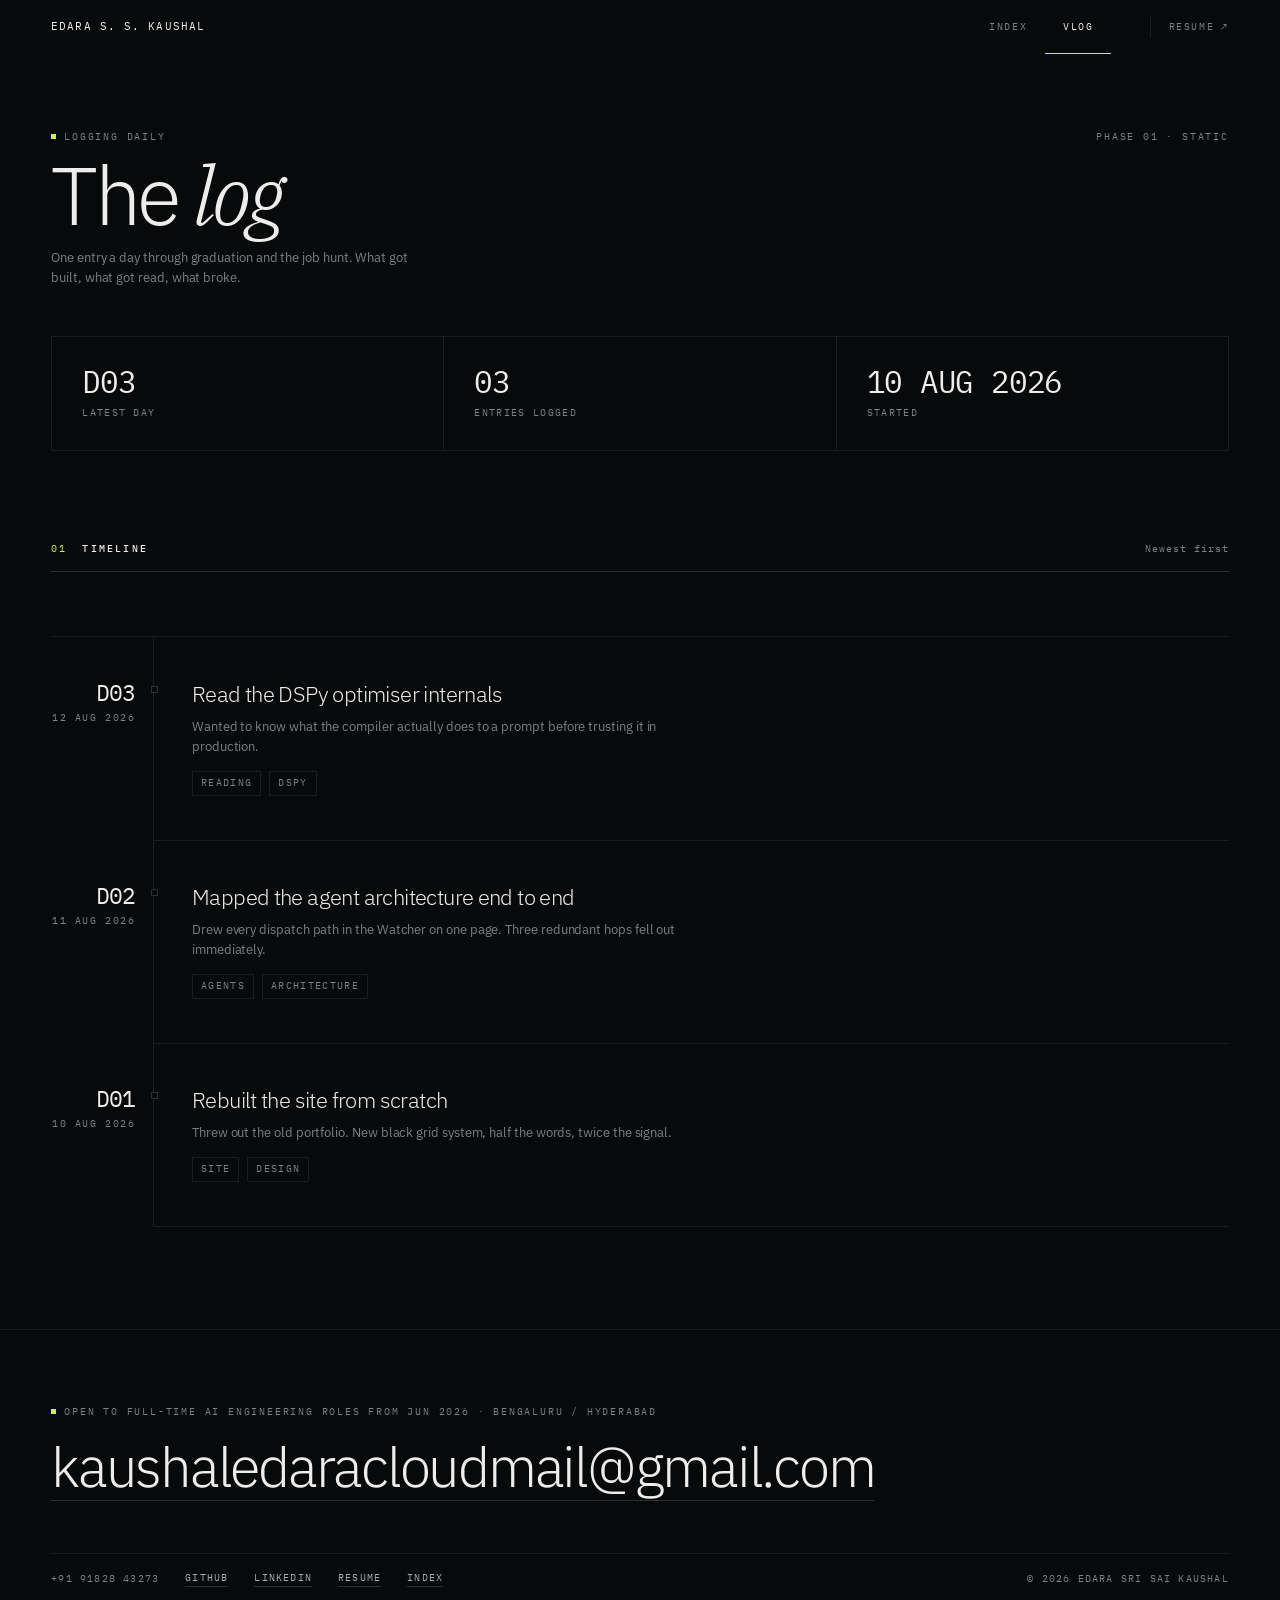
==== vlog.html @ 20a2ad63 "redesign: black tetromino-grid system + CV-accurate content + vlog tab Full rebuild of the site. The" ====
<!doctype html>
<html lang="en">
<head>
  <meta charset="utf-8" />
  <meta name="viewport" content="width=device-width, initial-scale=1, viewport-fit=cover" />
  <meta name="color-scheme" content="dark" />
  <title>Vlog — Kaushal Edara</title>
  <meta name="description" content="A day-by-day log of Kaushal Edara's post-graduation build and job-hunt period." />
  <meta name="author" content="Edara Sri Sai Kaushal" />

  <meta property="og:type" content="website" />
  <meta property="og:title" content="Vlog — Kaushal Edara" />
  <meta property="og:description" content="A day-by-day log of the post-graduation build and job-hunt period." />
  <meta property="og:url" content="https://seriouslegend2.github.io/mywebsite/vlog.html" />
  <meta property="og:image" content="https://seriouslegend2.github.io/mywebsite/assets/images/kaush.jpg" />
  <meta name="twitter:card" content="summary_large_image" />

  <link rel="icon" href="assets/images/logo.ico" />
  <link rel="preconnect" href="https://fonts.googleapis.com" />
  <link rel="preconnect" href="https://fonts.gstatic.com" crossorigin />
  <link href="https://fonts.googleapis.com/css2?family=IBM+Plex+Mono:wght@400;500&family=IBM+Plex+Sans:wght@300;400;500&family=IBM+Plex+Serif:ital,wght@1,300&display=swap" rel="stylesheet" />
  <link rel="stylesheet" href="assets/style.css" />
  <!-- Enables reveal animations only when scripting is actually available. -->
  <script>document.documentElement.classList.add('js');</script>
</head>

<body>
  <a class="skip" href="#main">Skip to content</a>

  <!-- ================= NAV ================= -->
  <nav class="nav" aria-label="Primary">
    <div class="nav__inner">
      <a class="nav__mark" href="index.html">Edara&nbsp;S.&nbsp;S.&nbsp;Kaushal</a>

      <div class="nav__tabs">
        <a class="nav__tab" href="index.html">Index</a>
        <a class="nav__tab" href="vlog.html" aria-current="page">Vlog</a>
      </div>

      <a class="nav__out" href="https://drive.google.com/file/d/1-bNgOOs8T8z4OK9Uw6R5DPFEShfbtHOT/view?usp=drive_link" target="_blank" rel="noopener" aria-label="Resume (opens in a new tab)">
        <span class="nav__out-label">Resume</span>
        <span aria-hidden="true">↗</span>
      </a>
    </div>
  </nav>

  <main id="main">
    <header class="vlog-head">
      <div class="shell">
        <div class="masthead__bar">
          <span class="label"><span class="dot dot--live" aria-hidden="true"></span>Logging daily</span>
          <span class="label">Phase 01 · Static</span>
        </div>

        <h1 class="vlog-head__title">The <em>log</em></h1>
        <p class="vlog-head__sub">One entry a day through graduation and the job hunt. What got built, what got read, what broke.</p>

        <div class="counter" aria-label="Log summary">
          <div>
            <span class="counter__n" id="c-day">—</span>
            <span class="counter__k">Latest day</span>
          </div>
          <div>
            <span class="counter__n" id="c-count">00</span>
            <span class="counter__k">Entries logged</span>
          </div>
          <div>
            <span class="counter__n" id="c-since">—</span>
            <span class="counter__k">Started</span>
          </div>
        </div>
      </div>
    </header>

    <section class="section" aria-labelledby="tl-t">
      <div class="shell">
        <div class="section__head" data-reveal>
          <span class="section__num">01</span>
          <h2 class="section__title" id="tl-t">Timeline</h2>
          <span class="section__meta">Newest first</span>
        </div>

        <!-- Rendered by renderEntries() in assets/main.js -->
        <div class="timeline" id="timeline"></div>

        <noscript>
          <div class="empty">
            <p>The log is rendered with JavaScript. Enable it to read the entries.</p>
          </div>
        </noscript>
      </div>
    </section>
  </main>

  <footer class="foot">
    <div class="shell">
      <div class="foot__cta">
        <p class="label" style="margin-bottom:20px"><span class="dot dot--live" aria-hidden="true"></span>Open to full-time AI engineering roles from Jun 2026 · Bengaluru / Hyderabad</p>
        <a class="foot__line" href="mailto:kaushaledaracloudmail@gmail.com">kaushaledaracloudmail@gmail.com</a>
      </div>
    </div>
    <div class="shell">
      <div class="foot__bar">
        <span>+91 91828 43273</span>
        <a class="link link--mute" href="https://github.com/seriouslegend2" target="_blank" rel="noopener">GitHub</a>
        <a class="link link--mute" href="https://www.linkedin.com/in/kaushal-edara/" target="_blank" rel="noopener">LinkedIn</a>
        <a class="link link--mute" href="https://drive.google.com/file/d/1-bNgOOs8T8z4OK9Uw6R5DPFEShfbtHOT/view?usp=drive_link" target="_blank" rel="noopener">Resume</a>
        <a class="link link--mute" href="index.html">Index</a>
        <span class="spacer">© <span id="yr">2026</span> Edara Sri Sai Kaushal</span>
      </div>
    </div>
  </footer>

  <script type="module" src="assets/main.js"></script>
  <script>
    // ES-module fetches are CORS-blocked on file:// (origin "null"), so the
    // module above silently fails when the page is opened straight from disk.
    // main.js has no import/export, so re-loading it as a classic script is a
    // faithful fallback. Deferred modules run before DOMContentLoaded, so on
    // http(s) the flag is already set and this is a no-op.
    addEventListener('DOMContentLoaded', function () {
      if (window.__portfolioBooted) return;
      var s = document.createElement('script');
      s.src = 'assets/main.js';
      document.body.appendChild(s);
    });
  </script>
</body>
</html>
---- assets/style.css ----
/* ==========================================================================
   Kaushal Edara — portfolio
   Design system: near-black engineering document.
   Hairlines are the only structural device. One accent. No shadows, no
   gradients, no radii, no glass. Type does the hierarchy; the grid does
   the density.
   ========================================================================== */

/* --------------------------------------------------------------------------
   1. Tokens
   -------------------------------------------------------------------------- */
:root {
  /* canvas */
  --bg:        #08090a;   /* near-black, never pure #000 */
  --bg-lift:   #0c0d0f;   /* one step up, for hovered / emphasised cells */
  --bg-sunk:   #0a0b0c;

  /* hairlines */
  --line:      #1a1c1f;
  --line-hi:   #2a2d32;

  /* ink */
  --fg:        #ededeb;   /* off-white */
  --fg-mid:    #a9adb3;
  --fg-mute:   #7c8087;   /* muted grey */

  /* the one accent — acid lime. live dots, section numbers, link rules.
     nothing else, ever. */
  --acc:       #c9f24d;
  --acc-dim:   rgba(201, 242, 77, 0.22);

  /* type */
  --sans: "IBM Plex Sans", ui-sans-serif, system-ui, sans-serif;
  --mono: "IBM Plex Mono", ui-monospace, "SF Mono", Menlo, monospace;
  --serif: "IBM Plex Serif", Georgia, serif;

  /* rhythm */
  --pad:       clamp(16px, 2.4vw, 30px);
  --gut:       clamp(18px, 4vw, 64px);
  --maxw:      1680px;

  /* motion */
  --ease: cubic-bezier(0.22, 0.61, 0.36, 1);
  --dur: 520ms;

  color-scheme: dark;
}

/* --------------------------------------------------------------------------
   2. Reset
   -------------------------------------------------------------------------- */
*, *::before, *::after { box-sizing: border-box; }

html {
  -webkit-text-size-adjust: 100%;
  scroll-behavior: smooth;
}

body {
  margin: 0;
  background: var(--bg);
  color: var(--fg);
  font-family: var(--sans);
  font-weight: 400;
  font-size: clamp(14px, 0.92vw, 16px);
  line-height: 1.55;
  letter-spacing: -0.005em;
  overflow-x: hidden;
  -webkit-font-smoothing: antialiased;
  -moz-osx-font-smoothing: grayscale;
  font-variant-ligatures: none;
}

h1, h2, h3, h4, p, figure, blockquote, ul, ol {
  margin: 0;
  padding: 0;
}

ul, ol { list-style: none; }

img {
  display: block;
  max-width: 100%;
  height: auto;
}

a {
  color: inherit;
  text-decoration: none;
}

button { font: inherit; color: inherit; background: none; border: 0; }

:focus-visible {
  outline: 2px solid var(--acc);
  outline-offset: 3px;
  border-radius: 1px;
}

::selection { background: var(--acc); color: #08090a; }

/* --------------------------------------------------------------------------
   3. Primitives
   -------------------------------------------------------------------------- */

/* tiny uppercase letter-spaced monospace label — the workhorse */
.label {
  font-family: var(--mono);
  font-size: 10px;
  font-weight: 400;
  letter-spacing: 0.18em;
  text-transform: uppercase;
  color: var(--fg-mute);
  line-height: 1;
}

.mono {
  font-family: var(--mono);
  font-size: 11px;
  letter-spacing: 0.02em;
  color: var(--fg-mid);
}

.dot {
  display: inline-block;
  width: 5px;
  height: 5px;
  background: var(--acc);
  flex: 0 0 5px;
  margin-right: 8px;
  vertical-align: 1px;
}

.dot--live { animation: pulse 2.6s var(--ease) infinite; }

@keyframes pulse {
  0%, 100% { opacity: 1; }
  50%      { opacity: 0.25; }
}

/* inline text link: hairline underline that goes accent on hover */
.link {
  position: relative;
  color: var(--fg);
  padding-bottom: 1px;
  border-bottom: 1px solid var(--line-hi);
  transition: border-color 180ms var(--ease), color 180ms var(--ease);
}
.link:hover, .link:focus-visible { border-bottom-color: var(--acc); }

.link--mute { color: var(--fg-mid); }
.link--mute:hover { color: var(--fg); }

.shell {
  max-width: var(--maxw);
  margin: 0 auto;
  padding: 0 var(--gut);
}

/* --------------------------------------------------------------------------
   4. Tetromino grid
   Cells butt directly against one another and share a single 1px seam:
   the container draws top + left, every cell draws right + bottom.
   Explicit spans + dense flow make blocks interlock like tetrominoes.
   -------------------------------------------------------------------------- */
.tiles {
  display: grid;
  grid-template-columns: repeat(12, 1fr);
  grid-auto-flow: row dense;
  border-top: 1px solid var(--line);
  border-left: 1px solid var(--line);
}

.tile {
  position: relative;
  grid-column: span 12;
  border-right: 1px solid var(--line);
  border-bottom: 1px solid var(--line);
  padding: var(--pad);
  min-height: 128px;
  display: flex;
  flex-direction: column;
  gap: 10px;
  background: var(--bg);
  transition: background-color 300ms var(--ease);
}

.tile:hover { background: var(--bg-lift); }
.tile--static:hover { background: var(--bg); }

/* column spans */
.s3 { grid-column: span 3; }
.s4 { grid-column: span 4; }
.s5 { grid-column: span 5; }
.s6 { grid-column: span 6; }
.s7 { grid-column: span 7; }
.s8 { grid-column: span 8; }
.s12 { grid-column: span 12; }

/* row spans */
.r2 { grid-row: span 2; }

/* tile internals */
.tile__idx {
  font-family: var(--mono);
  font-size: 10px;
  letter-spacing: 0.14em;
  color: var(--acc);
  line-height: 1;
}

.tile__name {
  font-size: clamp(15px, 1.25vw, 20px);
  font-weight: 400;
  letter-spacing: -0.018em;
  line-height: 1.2;
  color: var(--fg);
}

.tile__body {
  color: var(--fg-mute);
  font-size: clamp(13px, 0.86vw, 14.5px);
  line-height: 1.5;
  max-width: 62ch;
}

.tile__foot {
  margin-top: auto;
  padding-top: 14px;
  display: flex;
  align-items: baseline;
  flex-wrap: wrap;
  gap: 6px 14px;
}

.tile__metric {
  font-family: var(--mono);
  font-size: clamp(20px, 2vw, 30px);
  font-weight: 400;
  letter-spacing: -0.03em;
  line-height: 1;
  color: var(--fg);
}

/* --------------------------------------------------------------------------
   5. Nav
   -------------------------------------------------------------------------- */
.nav {
  position: sticky;
  top: 0;
  z-index: 60;
  background: var(--bg);
  border-bottom: 1px solid transparent;
  transition: border-color 300ms var(--ease), background-color 300ms var(--ease);
}

.nav.is-stuck {
  border-bottom-color: var(--line);
  background: rgba(8, 9, 10, 0.92);
  backdrop-filter: saturate(140%) blur(6px);
}

.nav__inner {
  max-width: var(--maxw);
  margin: 0 auto;
  padding: 0 var(--gut);
  height: 54px;
  display: flex;
  align-items: center;
  gap: clamp(14px, 3vw, 40px);
}

.nav__mark {
  font-family: var(--mono);
  font-size: 11px;
  letter-spacing: 0.1em;
  text-transform: uppercase;
  color: var(--fg);
  white-space: nowrap;
}

.nav__tabs {
  display: flex;
  align-items: stretch;
  height: 100%;
  margin-left: auto;
}

.nav__tab {
  display: flex;
  align-items: center;
  padding: 0 clamp(10px, 1.4vw, 18px);
  font-family: var(--mono);
  font-size: 10px;
  letter-spacing: 0.16em;
  text-transform: uppercase;
  color: var(--fg-mute);
  border-bottom: 1px solid transparent;
  transition: color 180ms var(--ease), border-color 180ms var(--ease);
}

.nav__tab:hover { color: var(--fg); }

.nav__tab[aria-current="page"] {
  color: var(--fg);
  border-bottom-color: var(--acc);
}

.nav__out {
  display: flex;
  align-items: center;
  gap: 7px;
  padding-left: clamp(10px, 1.4vw, 18px);
  border-left: 1px solid var(--line);
  height: 22px;
  font-family: var(--mono);
  font-size: 10px;
  letter-spacing: 0.16em;
  text-transform: uppercase;
  color: var(--fg-mute);
  transition: color 180ms var(--ease);
  white-space: nowrap;
}
.nav__out:hover { color: var(--fg); }

.skip {
  position: absolute;
  left: -9999px;
  top: 0;
  z-index: 100;
  background: var(--acc);
  color: #08090a;
  padding: 10px 16px;
  font-family: var(--mono);
  font-size: 11px;
  letter-spacing: 0.1em;
  text-transform: uppercase;
}
.skip:focus { left: 0; }

/* --------------------------------------------------------------------------
   6. Section scaffolding
   -------------------------------------------------------------------------- */
.section { padding-top: clamp(56px, 7vw, 110px); }

.section__head {
  display: flex;
  align-items: baseline;
  gap: 16px;
  padding-bottom: 16px;
  position: relative;
}

/* the hairline that draws itself in on reveal */
.section__head::after {
  content: "";
  position: absolute;
  left: 0;
  right: 0;
  bottom: 0;
  height: 1px;
  background: var(--line-hi);
  transform: scaleX(0);
  transform-origin: left center;
  transition: transform 900ms var(--ease);
}
.section__head.is-in::after { transform: scaleX(1); }

.section__num {
  font-family: var(--mono);
  font-size: 10px;
  letter-spacing: 0.16em;
  color: var(--acc);
}

.section__title {
  font-family: var(--mono);
  font-size: 10px;
  letter-spacing: 0.22em;
  text-transform: uppercase;
  color: var(--fg);
  font-weight: 500;
}

.section__meta {
  margin-left: auto;
  font-family: var(--mono);
  font-size: 10px;
  letter-spacing: 0.1em;
  color: var(--fg-mute);
  text-align: right;
}

.section__tiles { margin-top: 22px; }

/* --------------------------------------------------------------------------
   7. Masthead
   -------------------------------------------------------------------------- */
.masthead { padding-top: clamp(40px, 6vw, 92px); }

.masthead__bar {
  display: flex;
  align-items: center;
  justify-content: space-between;
  gap: 16px;
  flex-wrap: wrap;
  padding-bottom: 14px;
}

.ident__name {
  font-size: clamp(40px, 8.2vw, 132px);
  font-weight: 300;
  line-height: 0.92;
  letter-spacing: -0.045em;
  color: var(--fg);
  margin-bottom: 4px;
}

.ident__name em {
  font-family: var(--serif);
  font-style: italic;
  font-weight: 300;
  letter-spacing: -0.03em;
}

.ident__role {
  font-size: clamp(15px, 1.5vw, 22px);
  font-weight: 300;
  color: var(--fg-mid);
  letter-spacing: -0.02em;
  line-height: 1.3;
  max-width: 34ch;
}

.ident__full {
  font-family: var(--mono);
  font-size: 10px;
  letter-spacing: 0.16em;
  text-transform: uppercase;
  color: var(--fg-mute);
  margin-bottom: clamp(18px, 3vw, 40px);
}

.portrait {
  padding: 0;
  overflow: hidden;
  min-height: 220px;
}

.portrait img {
  width: 100%;
  height: 100%;
  object-fit: cover;
  object-position: 50% 22%;
  filter: grayscale(1) contrast(1.06) brightness(0.72);
  transition: filter 500ms var(--ease);
}
.portrait:hover img { filter: grayscale(1) contrast(1.06) brightness(0.95); }

.linkstack {
  display: flex;
  flex-direction: column;
  gap: 9px;
  margin-top: auto;
}

.linkstack a {
  display: flex;
  align-items: baseline;
  justify-content: space-between;
  gap: 12px;
  font-family: var(--mono);
  font-size: 11px;
  letter-spacing: 0.04em;
  color: var(--fg-mid);
  border-bottom: 1px solid var(--line);
  padding-bottom: 7px;
  transition: color 180ms var(--ease), border-color 180ms var(--ease);
}
.linkstack a:hover { color: var(--fg); border-bottom-color: var(--acc); }
.linkstack a span:last-child { color: var(--fg-mute); font-size: 10px; }
.linkstack a:hover span:last-child { color: var(--acc); }

/* headline numbers strip */
.metrics {
  display: grid;
  grid-template-columns: repeat(7, 1fr);
  border-top: 1px solid var(--line);
  border-left: 1px solid var(--line);
  margin-top: -1px;
}

.metric {
  border-right: 1px solid var(--line);
  border-bottom: 1px solid var(--line);
  padding: var(--pad);
  display: flex;
  flex-direction: column;
  gap: 8px;
  min-height: 104px;
  transition: background-color 300ms var(--ease);
}
.metric:hover { background: var(--bg-lift); }

.metric__n {
  font-family: var(--mono);
  font-size: clamp(22px, 2.3vw, 34px);
  font-weight: 400;
  letter-spacing: -0.045em;
  line-height: 1;
  color: var(--fg);
  white-space: nowrap;
}

.metric__k {
  margin-top: auto;
  font-family: var(--mono);
  font-size: 9.5px;
  letter-spacing: 0.14em;
  text-transform: uppercase;
  color: var(--fg-mute);
  line-height: 1.4;
}

/* --------------------------------------------------------------------------
   8. Media tiles (projects / publication)
   -------------------------------------------------------------------------- */
.tile--media { padding: 0; }

.media {
  display: flex;
  flex-direction: column;
  height: 100%;
}

.media__frame {
  border-bottom: 1px solid var(--line);
  background: var(--bg-sunk);
  aspect-ratio: 16 / 9;
  overflow: hidden;
}

.media__frame img {
  width: 100%;
  height: 100%;
  object-fit: cover;
  filter: grayscale(1) contrast(1.08) brightness(0.32);
  transition: filter 600ms var(--ease), transform 900ms var(--ease);
}

.tile--media:hover .media__frame img {
  filter: grayscale(0.25) contrast(1.02) brightness(0.72);
  transform: scale(1.015);
}

.media__body {
  padding: var(--pad);
  display: flex;
  flex-direction: column;
  gap: 10px;
  flex: 1;
}

/* wide split media tile: image left, copy right */
.tile--split { padding: 0; }
.split {
  display: grid;
  grid-template-columns: minmax(0, 5fr) minmax(0, 7fr);
  height: 100%;
}
.split__frame {
  border-right: 1px solid var(--line);
  background: var(--bg-sunk);
  overflow: hidden;
  aspect-ratio: 4 / 3;
}
.split__frame img {
  width: 100%;
  height: 100%;
  object-fit: cover;
  object-position: 50% 0%;
  filter: grayscale(1) contrast(1.08) brightness(0.32);
  transition: filter 600ms var(--ease);
}
.tile--split:hover .split__frame img { filter: grayscale(0.25) brightness(0.72); }
.split__body {
  padding: var(--pad);
  display: flex;
  flex-direction: column;
  gap: 10px;
}

/* --------------------------------------------------------------------------
   9. Stack lists
   -------------------------------------------------------------------------- */
.chips {
  display: flex;
  flex-wrap: wrap;
  gap: 6px 0;
  font-family: var(--mono);
  font-size: 11.5px;
  letter-spacing: 0.01em;
  color: var(--fg-mid);
  line-height: 1.6;
}

.chips li { white-space: nowrap; }

.chips li:not(:last-child)::after {
  content: "·";
  color: var(--line-hi);
  padding: 0 9px;
}

/* --------------------------------------------------------------------------
   10. Record (education / responsibility)
   -------------------------------------------------------------------------- */
.cgpa {
  font-family: var(--mono);
  font-size: clamp(38px, 5vw, 72px);
  font-weight: 400;
  letter-spacing: -0.05em;
  line-height: 0.9;
  color: var(--fg);
}
.cgpa sub {
  font-size: 0.28em;
  letter-spacing: 0.1em;
  color: var(--fg-mute);
  vertical-align: baseline;
  bottom: 0;
  margin-left: 4px;
}

.facts {
  display: flex;
  flex-wrap: wrap;
  gap: 4px 22px;
  font-family: var(--mono);
  font-size: 11px;
  color: var(--fg-mute);
}
.facts b {
  color: var(--fg);
  font-weight: 400;
}

/* --------------------------------------------------------------------------
   11. Footer
   -------------------------------------------------------------------------- */
.foot {
  margin-top: clamp(60px, 8vw, 120px);
  border-top: 1px solid var(--line);
}

.foot__cta {
  padding: clamp(38px, 6vw, 84px) 0 clamp(28px, 4vw, 56px);
}

.foot__line {
  font-size: clamp(19px, 4.4vw, 62px);
  font-weight: 300;
  letter-spacing: -0.04em;
  line-height: 1.02;
  color: var(--fg);
  display: inline-block;
  border-bottom: 1px solid var(--line-hi);
  padding-bottom: 6px;
  transition: border-color 220ms var(--ease);
  overflow-wrap: anywhere;
}
.foot__line:hover { border-bottom-color: var(--acc); }

.foot__bar {
  border-top: 1px solid var(--line);
  padding: 16px 0 40px;
  display: flex;
  flex-wrap: wrap;
  gap: 10px 26px;
  align-items: center;
  font-family: var(--mono);
  font-size: 10px;
  letter-spacing: 0.12em;
  text-transform: uppercase;
  color: var(--fg-mute);
}
.foot__bar .spacer { margin-left: auto; }

/* --------------------------------------------------------------------------
   12. Vlog — timeline
   Distinct treatment: a single vertical hairline spine with day markers
   sitting on it, entries hanging to the right. Not the work grid.
   -------------------------------------------------------------------------- */
.vlog-head { padding-top: clamp(40px, 6vw, 92px); }

.vlog-head__title {
  font-size: clamp(34px, 6.4vw, 92px);
  font-weight: 300;
  letter-spacing: -0.045em;
  line-height: 0.95;
  margin-bottom: 14px;
}
.vlog-head__title em {
  font-family: var(--serif);
  font-style: italic;
  font-weight: 300;
}

.vlog-head__sub {
  color: var(--fg-mute);
  font-size: clamp(13px, 1vw, 15px);
  max-width: 48ch;
  margin-bottom: clamp(24px, 4vw, 48px);
}

.counter {
  display: grid;
  grid-template-columns: repeat(3, 1fr);
  border-top: 1px solid var(--line);
  border-left: 1px solid var(--line);
}
.counter div {
  border-right: 1px solid var(--line);
  border-bottom: 1px solid var(--line);
  padding: var(--pad);
  display: flex;
  flex-direction: column;
  gap: 8px;
  min-height: 96px;
}
.counter__n {
  font-family: var(--mono);
  font-size: clamp(22px, 2.4vw, 34px);
  letter-spacing: -0.04em;
  line-height: 1;
}
.counter__k {
  margin-top: auto;
  font-family: var(--mono);
  font-size: 9.5px;
  letter-spacing: 0.14em;
  text-transform: uppercase;
  color: var(--fg-mute);
}

.timeline {
  --tl-pad: clamp(56px, 8vw, 132px);
  position: relative;
  margin-top: clamp(30px, 5vw, 64px);
  padding-left: var(--tl-pad);
  border-top: 1px solid var(--line);
}

/* the spine */
.timeline::before {
  content: "";
  position: absolute;
  top: 0;
  bottom: 0;
  left: calc(var(--tl-pad) - 1px);
  width: 1px;
  background: var(--line);
}

.entry {
  position: relative;
  padding: clamp(26px, 3.4vw, 46px) 0 clamp(26px, 3.4vw, 46px) clamp(20px, 3vw, 44px);
  border-bottom: 1px solid var(--line);
}

/* day marker sitting on the spine */
.entry__day {
  position: absolute;
  left: calc(-1 * var(--tl-pad));
  top: clamp(26px, 3.4vw, 46px);
  width: calc(var(--tl-pad) - 18px);
  text-align: right;
  font-family: var(--mono);
  font-size: 10px;
  letter-spacing: 0.16em;
  text-transform: uppercase;
  color: var(--fg-mute);
  line-height: 1.6;
}
.entry__day b {
  display: block;
  font-size: clamp(18px, 1.8vw, 26px);
  letter-spacing: -0.04em;
  color: var(--fg);
  font-weight: 400;
  line-height: 1;
  margin-bottom: 6px;
}

/* the node on the spine */
.entry::before {
  content: "";
  position: absolute;
  left: -3px;
  top: calc(clamp(26px, 3.4vw, 46px) + 5px);
  width: 7px;
  height: 7px;
  background: var(--bg);
  border: 1px solid var(--line-hi);
  transition: background-color 220ms var(--ease), border-color 220ms var(--ease);
}
.entry:hover::before { background: var(--acc); border-color: var(--acc); }

.entry__title {
  font-size: clamp(17px, 1.7vw, 26px);
  font-weight: 300;
  letter-spacing: -0.028em;
  line-height: 1.2;
  margin-bottom: 10px;
}

.entry__body {
  color: var(--fg-mute);
  font-size: clamp(13px, 0.9vw, 14.5px);
  max-width: 64ch;
  margin-bottom: 14px;
}

.entry__tags {
  display: flex;
  flex-wrap: wrap;
  gap: 6px 8px;
}
.entry__tags li {
  font-family: var(--mono);
  font-size: 9.5px;
  letter-spacing: 0.14em;
  text-transform: uppercase;
  color: var(--fg-mute);
  border: 1px solid var(--line);
  padding: 4px 8px;
}

.empty {
  padding: clamp(40px, 6vw, 80px) 0;
  border-bottom: 1px solid var(--line);
}
.empty p {
  color: var(--fg-mute);
  font-family: var(--mono);
  font-size: 12px;
  letter-spacing: 0.02em;
}

/* --------------------------------------------------------------------------
   13. Reveal motion
   -------------------------------------------------------------------------- */
/* Scoped to .js so that if scripting is unavailable — or blocked, as ES-module
   fetches are on file:// — every block stays visible instead of stuck at 0. */
.js [data-reveal] {
  opacity: 0;
  transform: translateY(8px);
  transition:
    opacity var(--dur) var(--ease),
    transform var(--dur) var(--ease);
  transition-delay: calc(var(--i, 0) * 45ms);
}

.js [data-reveal].is-in {
  opacity: 1;
  transform: none;
}

/* --------------------------------------------------------------------------
   14. Responsive
   -------------------------------------------------------------------------- */
@media (max-width: 1080px) {
  .metrics { grid-template-columns: repeat(4, 1fr); }
}

@media (max-width: 980px) {
  .tiles { grid-template-columns: repeat(6, 1fr); }
  .tile { grid-column: span 3; grid-row: auto; }
  .tile.m-full { grid-column: span 6; }
  .split { grid-template-columns: 1fr; }
  .split__frame {
    border-right: 0;
    border-bottom: 1px solid var(--line);
    aspect-ratio: 16 / 9;
  }
  .portrait { min-height: 260px; }
}

@media (max-width: 720px) {
  .tiles { grid-template-columns: repeat(6, 1fr); }
  .tile, .tile.m-full { grid-column: span 6; }
  .metrics { grid-template-columns: repeat(2, 1fr); }
  .counter { grid-template-columns: 1fr; }
  .nav__mark { font-size: 10px; }
  .nav__out span.nav__out-label { display: none; }
  .portrait { min-height: 300px; }

  /* timeline collapses: day marker moves inline above the entry */
  .timeline { --tl-pad: 22px; }
  .timeline::before { left: 0; }
  .entry { padding-left: 20px; }
  .entry__day {
    position: static;
    width: auto;
    text-align: left;
    padding-right: 0;
    margin-bottom: 12px;
    display: flex;
    align-items: baseline;
    gap: 10px;
  }
  .entry__day b { display: inline; margin-bottom: 0; }
  .entry::before { top: calc(clamp(26px, 3.4vw, 46px) + 4px); }
}

@media (max-width: 480px) {
  :root { --gut: 16px; --pad: 16px; }
  .nav__inner { gap: 8px; }
  .nav__tab { padding: 0 9px; letter-spacing: 0.12em; }
  .nav__out { padding-left: 9px; }
}

/* wide screens: let the type breathe rather than the measure explode */
@media (min-width: 1920px) {
  :root { --pad: 34px; }
}

/* --------------------------------------------------------------------------
   15. Reduced motion — everything off
   -------------------------------------------------------------------------- */
@media (prefers-reduced-motion: reduce) {
  html { scroll-behavior: auto; }

  *, *::before, *::after {
    animation-duration: 0.001ms !important;
    animation-iteration-count: 1 !important;
    transition-duration: 0.001ms !important;
    transition-delay: 0ms !important;
    scroll-behavior: auto !important;
  }

  .js [data-reveal] { opacity: 1; transform: none; }
  .section__head::after { transform: scaleX(1); }
  .dot--live { animation: none; }
}

/* --------------------------------------------------------------------------
   16. Print
   -------------------------------------------------------------------------- */
@media print {
  .nav, .foot__bar { display: none; }
  body { background: #fff; color: #000; }
  .js [data-reveal] { opacity: 1; transform: none; }
}
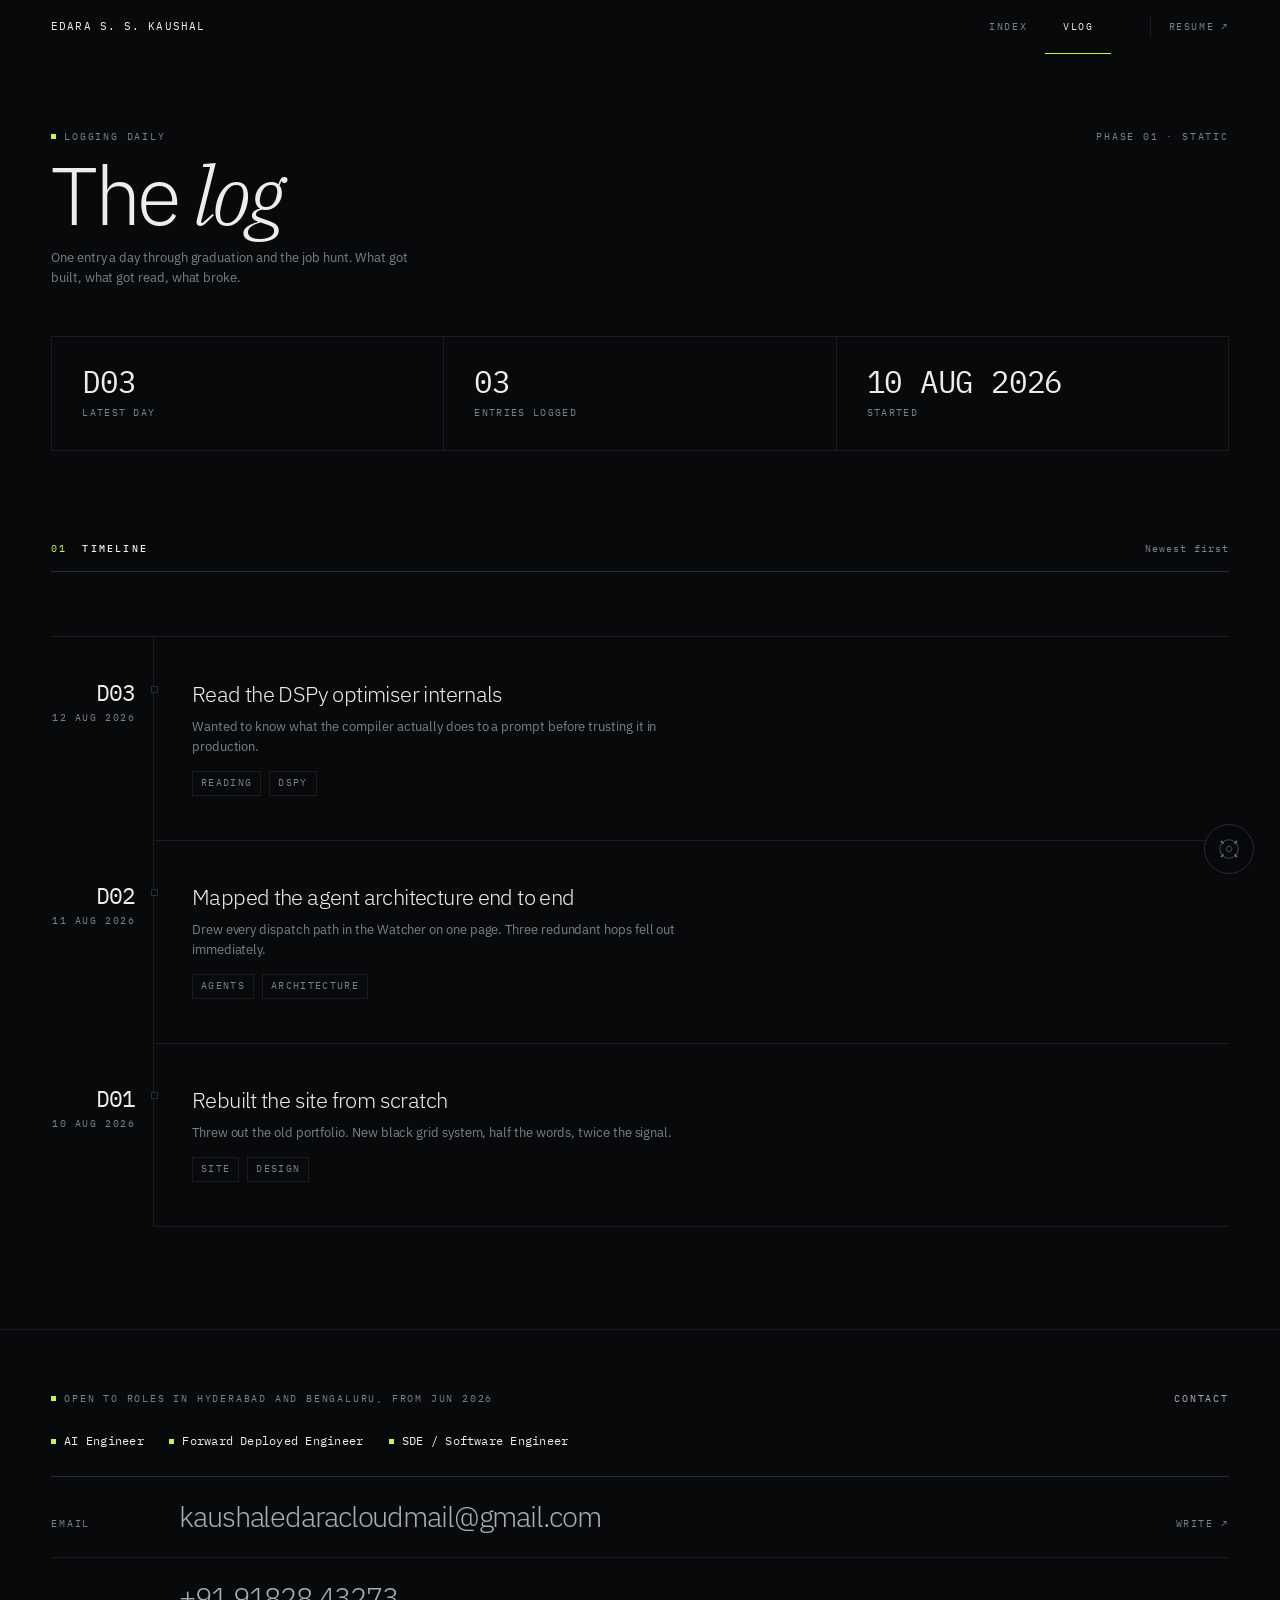
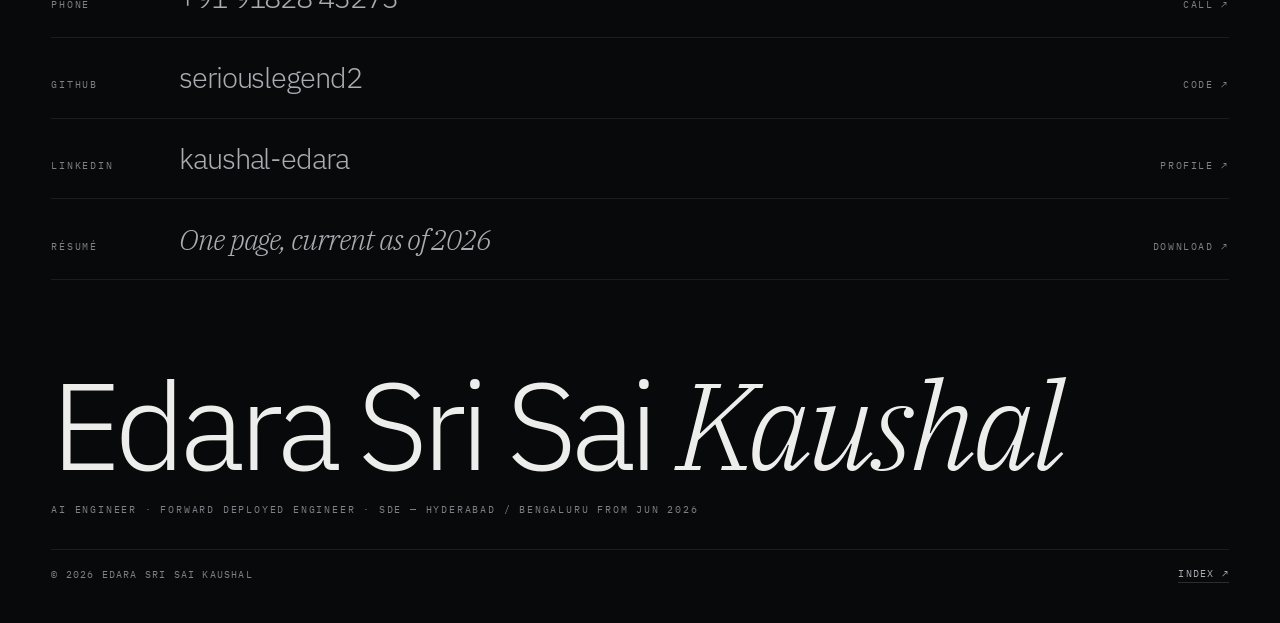
==== commit adec0b4f: "feat: wheel navigator, Kookar platform depth, target roles Round two of review feedback.  Projects +" ====
--- a/vlog.html
+++ b/vlog.html
@@ -94,19 +94,59 @@
 
   <footer class="foot">
     <div class="shell">
-      <div class="foot__cta">
-        <p class="label" style="margin-bottom:20px"><span class="dot dot--live" aria-hidden="true"></span>Open to full-time AI engineering roles from Jun 2026 · Bengaluru / Hyderabad</p>
-        <a class="foot__line" href="mailto:kaushaledaracloudmail@gmail.com">kaushaledaracloudmail@gmail.com</a>
+      <div class="foot__status">
+        <p class="label"><span class="dot dot--live" aria-hidden="true"></span>Open to roles in Hyderabad and Bengaluru, from Jun 2026</p>
+        <span class="label foot__status-k">Contact</span>
       </div>
-    </div>
-    <div class="shell">
+
+      <ul class="roles roles--foot" aria-label="Target roles">
+        <li>AI&nbsp;Engineer</li>
+        <li>Forward&nbsp;Deployed&nbsp;Engineer</li>
+        <li>SDE&nbsp;/ Software&nbsp;Engineer</li>
+      </ul>
+
+      <!-- dispatch: one channel per row, value set large, destination on the right -->
+      <div class="dispatch">
+        <a class="dispatch__row" href="mailto:kaushaledaracloudmail@gmail.com">
+          <span class="label dispatch__k">Email</span>
+          <span class="dispatch__v">kaushaledaracloudmail@gmail.com</span>
+          <span class="dispatch__go" aria-hidden="true">Write ↗</span>
+        </a>
+
+        <a class="dispatch__row" href="tel:+919182843273">
+          <span class="label dispatch__k">Phone</span>
+          <span class="dispatch__v">+91 91828 43273</span>
+          <span class="dispatch__go" aria-hidden="true">Call ↗</span>
+        </a>
+
+        <a class="dispatch__row" href="https://github.com/seriouslegend2" target="_blank" rel="noopener">
+          <span class="label dispatch__k">GitHub</span>
+          <span class="dispatch__v">seriouslegend2</span>
+          <span class="dispatch__go" aria-hidden="true">Code ↗</span>
+        </a>
+
+        <a class="dispatch__row" href="https://www.linkedin.com/in/kaushal-edara/" target="_blank" rel="noopener">
+          <span class="label dispatch__k">LinkedIn</span>
+          <span class="dispatch__v">kaushal-edara</span>
+          <span class="dispatch__go" aria-hidden="true">Profile ↗</span>
+        </a>
+
+        <a class="dispatch__row dispatch__row--strong" href="https://drive.google.com/file/d/1-bNgOOs8T8z4OK9Uw6R5DPFEShfbtHOT/view?usp=drive_link" target="_blank" rel="noopener">
+          <span class="label dispatch__k">Résumé</span>
+          <span class="dispatch__v">One page, current as of 2026</span>
+          <span class="dispatch__go" aria-hidden="true">Download ↗</span>
+        </a>
+      </div>
+
+      <!-- sign-off: the full name, largest thing in the footer -->
+      <div class="signoff">
+        <p class="signoff__name">Edara Sri Sai <em>Kaushal</em></p>
+        <p class="signoff__meta label">AI Engineer · Forward Deployed Engineer · SDE — Hyderabad / Bengaluru from Jun 2026</p>
+      </div>
+
       <div class="foot__bar">
-        <span>+91 91828 43273</span>
-        <a class="link link--mute" href="https://github.com/seriouslegend2" target="_blank" rel="noopener">GitHub</a>
-        <a class="link link--mute" href="https://www.linkedin.com/in/kaushal-edara/" target="_blank" rel="noopener">LinkedIn</a>
-        <a class="link link--mute" href="https://drive.google.com/file/d/1-bNgOOs8T8z4OK9Uw6R5DPFEShfbtHOT/view?usp=drive_link" target="_blank" rel="noopener">Resume</a>
-        <a class="link link--mute" href="index.html">Index</a>
-        <span class="spacer">© <span id="yr">2026</span> Edara Sri Sai Kaushal</span>
+        <span>© <span id="yr">2026</span> Edara Sri Sai Kaushal</span>
+        <a class="link link--mute foot__bar-end" href="index.html">Index ↗</a>
       </div>
     </div>
   </footer>
--- a/assets/style.css
+++ b/assets/style.css
@@ -242,6 +242,76 @@
   color: var(--fg);
 }
 
+/* scale strip — three figures and one sentence, sitting above the grid */
+.scale {
+  display: grid;
+  grid-template-columns: minmax(0, auto) minmax(0, 1fr);
+  gap: clamp(14px, 2vw, 44px);
+  align-items: end;
+  padding-bottom: clamp(16px, 2vw, 26px);
+  border-bottom: 1px solid var(--line);
+}
+
+.scale__figs {
+  display: flex;
+  flex-wrap: wrap;
+  gap: 12px clamp(20px, 2.6vw, 46px);
+}
+.scale__figs li {
+  display: flex;
+  flex-direction: column;
+  gap: 7px;
+}
+
+.scale__note {
+  color: var(--fg-mute);
+  font-size: clamp(13px, 0.88vw, 14.5px);
+  line-height: 1.5;
+  max-width: 62ch;
+  text-wrap: pretty;
+}
+
+/* case — one build given a dossier: a stated head, then a spec sheet */
+.case {
+  display: grid;
+  grid-template-columns: minmax(0, 1fr) minmax(0, 1.15fr);
+  gap: 0 clamp(20px, 3vw, 60px);
+  margin-top: clamp(26px, 3.4vw, 54px);
+  padding-top: clamp(22px, 2.8vw, 40px);
+  border-top: 1px solid var(--line-hi);
+}
+
+.case__head { display: flex; flex-direction: column; gap: 12px; }
+
+.case__title {
+  font-size: clamp(21px, 2.5vw, 40px);
+  font-weight: 300;
+  letter-spacing: -0.038em;
+  line-height: 1.06;
+  max-width: 14ch;
+}
+.case__title em {
+  font-family: var(--serif);
+  font-style: italic;
+  font-weight: 300;
+}
+
+.case__lede {
+  color: var(--fg-mute);
+  font-size: clamp(13px, 0.88vw, 14.5px);
+  line-height: 1.55;
+  max-width: 44ch;
+}
+
+.case__spec { display: flex; flex-direction: column; }
+.case__spec .spec__row { grid-template-columns: clamp(74px, 7vw, 104px) minmax(0, 1fr); }
+.case__spec dd {
+  margin: 0;
+  font-size: clamp(12.5px, 0.85vw, 14px);
+  line-height: 1.55;
+  color: var(--fg-mid);
+}
+
 /* --------------------------------------------------------------------------
    5. Nav
    -------------------------------------------------------------------------- */
@@ -441,6 +511,45 @@
   margin-bottom: clamp(18px, 3vw, 40px);
 }
 
+/* target roles — sits under the identity line and carries real weight.
+   Hairline-ruled row, one accent tick per role. */
+.roles {
+  display: flex;
+  flex-wrap: wrap;
+  gap: 0 clamp(16px, 2vw, 34px);
+  margin-top: clamp(18px, 2.4vw, 32px);
+  border-top: 1px solid var(--line-hi);
+  padding-top: clamp(12px, 1.4vw, 18px);
+}
+
+.roles li {
+  position: relative;
+  padding-left: 13px;
+  font-family: var(--mono);
+  font-size: clamp(11.5px, 0.92vw, 14px);
+  letter-spacing: 0.02em;
+  line-height: 1.9;
+  color: var(--fg);
+  white-space: nowrap;
+}
+
+.roles li::before {
+  content: "";
+  position: absolute;
+  left: 0;
+  top: 0.82em;
+  width: 5px;
+  height: 5px;
+  background: var(--acc);
+}
+
+.roles--foot {
+  border-top: 0;
+  padding-top: 0;
+  margin-top: 0;
+  padding-bottom: clamp(14px, 2vw, 24px);
+}
+
 .portrait {
   padding: 0;
   overflow: hidden;
@@ -481,100 +590,47 @@
 .linkstack a span:last-child { color: var(--fg-mute); font-size: 10px; }
 .linkstack a:hover span:last-child { color: var(--acc); }
 
-/* headline numbers strip */
-.metrics {
-  display: grid;
-  grid-template-columns: repeat(7, 1fr);
-  border-top: 1px solid var(--line);
-  border-left: 1px solid var(--line);
-  margin-top: -1px;
-}
-
-.metric {
-  border-right: 1px solid var(--line);
-  border-bottom: 1px solid var(--line);
-  padding: var(--pad);
-  display: flex;
-  flex-direction: column;
-  gap: 8px;
-  min-height: 104px;
-  transition: background-color 300ms var(--ease);
-}
-.metric:hover { background: var(--bg-lift); }
-
-.metric__n {
-  font-family: var(--mono);
-  font-size: clamp(22px, 2.3vw, 34px);
+/* --------------------------------------------------------------------------
+   8. Section 02 — research
+   Paper-led: the published artefact is a single wide plate, and the two
+   findings hang off margin labels underneath. No boxes, no seams — the
+   opposite scan pattern to the section-01 mosaic.
+   -------------------------------------------------------------------------- */
+
+/* shared large mono figure (research / projects / record) */
+.fig {
+  font-family: var(--mono);
+  font-size: clamp(20px, 2.2vw, 32px);
   font-weight: 400;
-  letter-spacing: -0.045em;
+  letter-spacing: -0.035em;
   line-height: 1;
   color: var(--fg);
   white-space: nowrap;
 }
-
-.metric__k {
-  margin-top: auto;
-  font-family: var(--mono);
-  font-size: 9.5px;
+.fig sub {
+  font-size: 0.3em;
   letter-spacing: 0.14em;
   text-transform: uppercase;
   color: var(--fg-mute);
-  line-height: 1.4;
-}
-
-/* --------------------------------------------------------------------------
-   8. Media tiles (projects / publication)
-   -------------------------------------------------------------------------- */
-.tile--media { padding: 0; }
-
-.media {
-  display: flex;
-  flex-direction: column;
-  height: 100%;
-}
-
-.media__frame {
-  border-bottom: 1px solid var(--line);
-  background: var(--bg-sunk);
-  aspect-ratio: 16 / 9;
-  overflow: hidden;
-}
-
-.media__frame img {
-  width: 100%;
-  height: 100%;
-  object-fit: cover;
-  filter: grayscale(1) contrast(1.08) brightness(0.32);
-  transition: filter 600ms var(--ease), transform 900ms var(--ease);
-}
-
-.tile--media:hover .media__frame img {
-  filter: grayscale(0.25) contrast(1.02) brightness(0.72);
-  transform: scale(1.015);
-}
-
-.media__body {
-  padding: var(--pad);
-  display: flex;
-  flex-direction: column;
-  gap: 10px;
-  flex: 1;
-}
-
-/* wide split media tile: image left, copy right */
-.tile--split { padding: 0; }
-.split {
+  vertical-align: baseline;
+  bottom: 0;
+  margin-left: 6px;
+}
+
+.paper {
   display: grid;
-  grid-template-columns: minmax(0, 5fr) minmax(0, 7fr);
-  height: 100%;
-}
-.split__frame {
+  grid-template-columns: minmax(0, 4fr) minmax(0, 8fr);
+  border: 1px solid var(--line);
+}
+
+.paper__frame {
   border-right: 1px solid var(--line);
   background: var(--bg-sunk);
   overflow: hidden;
   aspect-ratio: 4 / 3;
 }
-.split__frame img {
+
+.paper__frame img {
   width: 100%;
   height: 100%;
   object-fit: cover;
@@ -582,12 +638,240 @@
   filter: grayscale(1) contrast(1.08) brightness(0.32);
   transition: filter 600ms var(--ease);
 }
-.tile--split:hover .split__frame img { filter: grayscale(0.25) brightness(0.72); }
-.split__body {
-  padding: var(--pad);
+.paper:hover .paper__frame img { filter: grayscale(0.25) brightness(0.72); }
+
+.paper__body {
+  padding: clamp(20px, 3vw, 48px);
+  display: flex;
+  flex-direction: column;
+  justify-content: center;
+  gap: clamp(12px, 1.4vw, 20px);
+}
+
+.paper__title {
+  font-size: clamp(19px, 2.3vw, 36px);
+  font-weight: 300;
+  letter-spacing: -0.032em;
+  line-height: 1.14;
+  max-width: 26ch;
+}
+
+.paper__cite {
+  font-size: clamp(13px, 0.95vw, 15px);
+  color: var(--fg-mid);
+}
+.paper__cite-em {
+  font-family: var(--serif);
+  font-style: italic;
+}
+
+/* the two findings as margin notes */
+.notes {
+  display: grid;
+  grid-template-columns: repeat(2, minmax(0, 1fr));
+  margin-top: clamp(28px, 4vw, 60px);
+  border-top: 1px solid var(--line-hi);
+}
+
+.note {
+  display: grid;
+  grid-template-columns: auto minmax(0, 1fr);
+  gap: 0 clamp(14px, 1.8vw, 30px);
+  padding: clamp(20px, 2.6vw, 38px) 0;
+}
+.note + .note {
+  border-left: 1px solid var(--line);
+  padding-left: clamp(20px, 2.6vw, 44px);
+  margin-left: clamp(20px, 2.6vw, 44px);
+}
+
+.note__tag {
+  font-family: var(--mono);
+  font-size: 10px;
+  letter-spacing: 0.14em;
+  color: var(--acc);
+  line-height: 1.7;
+}
+
+.note__title {
+  font-size: clamp(16px, 1.5vw, 23px);
+  font-weight: 300;
+  letter-spacing: -0.028em;
+  line-height: 1.2;
+  margin-bottom: 10px;
+}
+
+.note__lede {
+  font-family: var(--serif);
+  font-style: italic;
+  font-weight: 300;
+  font-size: clamp(13.5px, 1vw, 16px);
+  line-height: 1.5;
+  color: var(--fg-mid);
+  max-width: 46ch;
+  margin-bottom: clamp(14px, 1.8vw, 24px);
+}
+
+.note__foot {
+  display: flex;
+  align-items: baseline;
+  flex-wrap: wrap;
+  gap: 6px 14px;
+}
+
+/* --------------------------------------------------------------------------
+   8a. Section 02 — engineering signatures
+   Six stated patterns. A large ghost numeral sits behind each one — the only
+   place on the site where type is used as a background element. No borders
+   around the cells; a single hairline grid does the separating.
+   -------------------------------------------------------------------------- */
+.sigs {
+  display: grid;
+  grid-template-columns: repeat(3, minmax(0, 1fr));
+  border-top: 1px solid var(--line-hi);
+}
+
+.sig {
+  position: relative;
+  overflow: hidden;
+  padding: clamp(24px, 2.8vw, 44px) clamp(18px, 2.2vw, 40px) clamp(26px, 3vw, 48px) 0;
+  border-bottom: 1px solid var(--line);
+}
+.sig:not(:nth-child(3n)) { border-right: 1px solid var(--line); }
+.sig:not(:nth-child(3n+1)) { padding-left: clamp(18px, 2.2vw, 40px); }
+
+/* the ghost numeral */
+.sig__n {
+  position: absolute;
+  right: clamp(-6px, -0.4vw, 0px);
+  top: clamp(8px, 1vw, 16px);
+  font-family: var(--mono);
+  font-size: clamp(52px, 6vw, 96px);
+  line-height: 1;
+  letter-spacing: -0.06em;
+  color: var(--line);
+  pointer-events: none;
+  transition: color 300ms var(--ease);
+}
+.sig:hover .sig__n { color: var(--line-hi); }
+
+.sig__t {
+  position: relative;
+  font-size: clamp(16px, 1.45vw, 23px);
+  font-weight: 300;
+  letter-spacing: -0.03em;
+  line-height: 1.14;
+  margin-bottom: 12px;
+  max-width: 18ch;
+}
+
+.sig__b {
+  position: relative;
+  color: var(--fg-mute);
+  font-size: clamp(12.5px, 0.85vw, 14px);
+  line-height: 1.6;
+  max-width: 46ch;
+  text-wrap: pretty;
+}
+
+.sigs__tail {
+  display: grid;
+  grid-template-columns: clamp(88px, 11vw, 190px) minmax(0, 1fr);
+  gap: 0 clamp(16px, 2vw, 40px);
+  align-items: baseline;
+  padding: clamp(14px, 1.8vw, 24px) 0;
+  border-bottom: 1px solid var(--line);
+}
+
+/* --------------------------------------------------------------------------
+   8b. Section 03 — the ledger
+   Numbered entries stacked as full-width rules: a date rail, a long
+   typographic column, and a spec sheet of definition rows. Prose-led,
+   deliberately unlike the tiles.
+   -------------------------------------------------------------------------- */
+.ledger { border-top: 1px solid var(--line-hi); }
+
+.proj {
+  display: grid;
+  grid-template-columns: clamp(74px, 8vw, 152px) minmax(0, 1.4fr) minmax(0, 1fr);
+  gap: 0 clamp(18px, 2.6vw, 52px);
+  padding: clamp(26px, 3.4vw, 56px) 0;
+  border-bottom: 1px solid var(--line);
+}
+
+.proj__rail {
   display: flex;
   flex-direction: column;
   gap: 10px;
+}
+
+.proj__idx {
+  font-family: var(--mono);
+  font-size: 10px;
+  letter-spacing: 0.16em;
+  color: var(--acc);
+  line-height: 1;
+}
+
+.proj__when {
+  font-family: var(--mono);
+  font-size: 10px;
+  letter-spacing: 0.12em;
+  text-transform: uppercase;
+  color: var(--fg-mute);
+  line-height: 1.5;
+}
+
+.proj__title {
+  font-size: clamp(24px, 3vw, 46px);
+  font-weight: 300;
+  letter-spacing: -0.042em;
+  line-height: 1.02;
+  color: var(--fg);
+}
+
+.proj__kicker {
+  font-family: var(--serif);
+  font-style: italic;
+  font-weight: 300;
+  font-size: clamp(14px, 1.2vw, 19px);
+  color: var(--fg-mid);
+  margin: 6px 0 clamp(14px, 1.6vw, 22px);
+}
+
+.proj__lede {
+  color: var(--fg-mute);
+  font-size: clamp(13px, 0.9vw, 15px);
+  line-height: 1.62;
+  max-width: 62ch;
+}
+
+.code {
+  font-family: var(--mono);
+  font-size: 0.9em;
+  color: var(--fg-mid);
+}
+
+/* spec sheet */
+.spec { display: flex; flex-direction: column; }
+
+.spec__row {
+  display: grid;
+  grid-template-columns: clamp(58px, 6vw, 92px) minmax(0, 1fr);
+  gap: 0 clamp(12px, 1.4vw, 22px);
+  align-items: baseline;
+  padding: 11px 0;
+  border-top: 1px solid var(--line);
+}
+.spec__row:last-child { border-bottom: 1px solid var(--line); }
+.spec__row:first-child { border-top: 0; padding-top: 0; }
+
+.spec dd {
+  margin: 0;
+  font-family: var(--mono);
+  font-size: 11.5px;
+  line-height: 1.55;
+  color: var(--fg-mid);
 }
 
 /* --------------------------------------------------------------------------
@@ -612,25 +896,62 @@
   padding: 0 9px;
 }
 
-/* --------------------------------------------------------------------------
-   10. Record (education / responsibility)
-   -------------------------------------------------------------------------- */
-.cgpa {
-  font-family: var(--mono);
-  font-size: clamp(38px, 5vw, 72px);
-  font-weight: 400;
-  letter-spacing: -0.05em;
-  line-height: 0.9;
-  color: var(--fg);
-}
-.cgpa sub {
-  font-size: 0.28em;
-  letter-spacing: 0.1em;
-  color: var(--fg-mute);
-  vertical-align: baseline;
-  bottom: 0;
-  margin-left: 4px;
-}
+/* section 04 — manifest: tight label/value rows, no large type at all */
+.manifest { border-top: 1px solid var(--line-hi); }
+
+.manifest__row {
+  display: grid;
+  grid-template-columns: clamp(88px, 11vw, 190px) minmax(0, 1fr);
+  gap: 0 clamp(16px, 2vw, 40px);
+  align-items: baseline;
+  padding: clamp(12px, 1.5vw, 20px) 0;
+  border-bottom: 1px solid var(--line);
+  transition: color 220ms var(--ease);
+}
+.manifest__row dd { margin: 0; }
+.manifest__row:hover .chips { color: var(--fg); }
+.manifest__row:hover dt { color: var(--fg-mid); }
+
+/* --------------------------------------------------------------------------
+   10. Record — chronology
+   Date rail left, statement centre, one headline figure flush right.
+   Reads as an accounts sheet rather than a grid of cards.
+   -------------------------------------------------------------------------- */
+.record { border-top: 1px solid var(--line-hi); }
+
+.rec {
+  display: grid;
+  grid-template-columns: clamp(84px, 9vw, 150px) minmax(0, 1fr) auto;
+  gap: 0 clamp(18px, 2.4vw, 44px);
+  align-items: start;
+  padding: clamp(22px, 2.8vw, 44px) 0;
+  border-bottom: 1px solid var(--line);
+}
+
+.rec__when {
+  font-family: var(--mono);
+  font-size: 10px;
+  letter-spacing: 0.14em;
+  text-transform: uppercase;
+  color: var(--fg-mute);
+  line-height: 1.6;
+}
+
+.rec__title {
+  font-size: clamp(16px, 1.5vw, 24px);
+  font-weight: 300;
+  letter-spacing: -0.028em;
+  line-height: 1.2;
+}
+
+.rec__body {
+  color: var(--fg-mute);
+  font-size: clamp(13px, 0.88vw, 14.5px);
+  margin: 8px 0 12px;
+  max-width: 58ch;
+}
+
+.rec__fig { text-align: right; }
 
 .facts {
   display: flex;
@@ -653,23 +974,86 @@
   border-top: 1px solid var(--line);
 }
 
-.foot__cta {
-  padding: clamp(38px, 6vw, 84px) 0 clamp(28px, 4vw, 56px);
-}
-
-.foot__line {
-  font-size: clamp(19px, 4.4vw, 62px);
-  font-weight: 300;
-  letter-spacing: -0.04em;
-  line-height: 1.02;
+.foot__status {
+  display: flex;
+  align-items: center;
+  justify-content: space-between;
+  gap: 16px;
+  flex-wrap: wrap;
+  padding: clamp(34px, 5vw, 72px) 0 clamp(16px, 2vw, 26px);
+}
+.foot__status-k { color: var(--fg-mid); }
+
+/* the dispatch directory — every channel is a full-width addressable row.
+   No cells, no seams: a left key, a large value, a right destination that
+   goes accent and steps away from the edge on hover. */
+.dispatch { border-top: 1px solid var(--line-hi); }
+
+.dispatch__row {
+  display: grid;
+  grid-template-columns: clamp(72px, 8vw, 140px) minmax(0, 1fr) auto;
+  gap: 0 clamp(14px, 2vw, 36px);
+  align-items: baseline;
+  padding: clamp(15px, 1.9vw, 28px) 0;
+  border-bottom: 1px solid var(--line);
+  transition: border-color 220ms var(--ease);
+}
+.dispatch__row:hover { border-bottom-color: var(--line-hi); }
+
+.dispatch__k {
+  color: var(--fg-mute);
+  transition: color 220ms var(--ease);
+}
+.dispatch__row:hover .dispatch__k { color: var(--acc); }
+
+.dispatch__v {
+  font-size: clamp(17px, 2.3vw, 38px);
+  font-weight: 300;
+  letter-spacing: -0.038em;
+  line-height: 1.05;
+  color: var(--fg-mid);
+  overflow-wrap: anywhere;
+  transition: color 220ms var(--ease), transform 320ms var(--ease);
+}
+.dispatch__row:hover .dispatch__v {
   color: var(--fg);
-  display: inline-block;
-  border-bottom: 1px solid var(--line-hi);
-  padding-bottom: 6px;
-  transition: border-color 220ms var(--ease);
-  overflow-wrap: anywhere;
-}
-.foot__line:hover { border-bottom-color: var(--acc); }
+  transform: translateX(clamp(4px, 0.6vw, 10px));
+}
+
+.dispatch__row--strong .dispatch__v {
+  font-family: var(--serif);
+  font-style: italic;
+}
+
+.dispatch__go {
+  font-family: var(--mono);
+  font-size: 10px;
+  letter-spacing: 0.16em;
+  text-transform: uppercase;
+  color: var(--fg-mute);
+  white-space: nowrap;
+  transition: color 220ms var(--ease);
+}
+.dispatch__row:hover .dispatch__go { color: var(--acc); }
+
+/* sign-off — the full name, the largest thing on the page's last screen */
+.signoff { padding: clamp(46px, 7vw, 112px) 0 clamp(22px, 2.6vw, 40px); }
+
+.signoff__name {
+  font-size: clamp(34px, 9.6vw, 158px);
+  font-weight: 300;
+  line-height: 0.9;
+  letter-spacing: -0.05em;
+  color: var(--fg);
+}
+.signoff__name em {
+  font-family: var(--serif);
+  font-style: italic;
+  font-weight: 300;
+  letter-spacing: -0.035em;
+}
+
+.signoff__meta { margin-top: clamp(16px, 2vw, 28px); }
 
 .foot__bar {
   border-top: 1px solid var(--line);
@@ -684,7 +1068,7 @@
   text-transform: uppercase;
   color: var(--fg-mute);
 }
-.foot__bar .spacer { margin-left: auto; }
+.foot__bar-end { margin-left: auto; }
 
 /* --------------------------------------------------------------------------
    12. Vlog — timeline
@@ -848,6 +1232,218 @@
 }
 
 /* --------------------------------------------------------------------------
+   12b. The wheel — radial jog-navigator
+   Fixed to the bottom-right corner. Collapsed it is a single hairline dial;
+   pressed, the items fan out along a quarter-arc around the pivot and track
+   the pointer without it ever being lifted. This is the one component allowed
+   a neon treatment, and it is contained entirely inside .wheel.
+   Built by assets/main.js, so it only exists when scripting does.
+   -------------------------------------------------------------------------- */
+.wheel {
+  --wheel-r: 210px;          /* arc radius, set by JS per viewport */
+  --wheel-size: 50px;        /* handle diameter */
+  --wheel-neon: #e4ff86;     /* the accent, pushed brighter — active item only */
+  position: fixed;
+  right: clamp(14px, 2vw, 30px);
+  bottom: clamp(14px, 2vw, 30px);
+  z-index: 70;
+  width: var(--wheel-size);
+  height: var(--wheel-size);
+  font-family: var(--mono);
+}
+
+/* the pivot: everything radial is positioned from the handle's centre */
+.wheel__pivot {
+  position: absolute;
+  left: 50%;
+  top: 50%;
+  width: 0;
+  height: 0;
+}
+
+/* the arc track, drawn only while open */
+.wheel__arc {
+  position: absolute;
+  left: 50%;
+  top: 50%;
+  width: calc(var(--wheel-r) * 2);
+  height: calc(var(--wheel-r) * 2);
+  transform: translate(-50%, -50%);
+  overflow: visible;
+  pointer-events: none;
+  opacity: 0;
+  transition: opacity 260ms var(--ease);
+}
+.wheel__arc path {
+  fill: none;
+  stroke: var(--line-hi);
+  stroke-width: 1;
+}
+.wheel.is-open .wheel__arc { opacity: 1; }
+
+/* handle */
+.wheel__handle {
+  position: relative;
+  z-index: 2;
+  display: grid;
+  place-items: center;
+  width: var(--wheel-size);
+  height: var(--wheel-size);
+  border: 1px solid var(--line-hi);
+  border-radius: 50%;          /* a dial is round: the one radius on the site */
+  background: rgba(8, 9, 10, 0.86);
+  backdrop-filter: saturate(140%) blur(6px);
+  color: var(--fg-mute);
+  cursor: grab;
+  touch-action: none;          /* pointer drag owns the gesture, not the scroller */
+  transition:
+    border-color 220ms var(--ease),
+    color 220ms var(--ease),
+    box-shadow 220ms var(--ease);
+}
+.wheel__handle:hover { color: var(--fg); border-color: var(--fg-mute); }
+.wheel__handle:active { cursor: grabbing; }
+
+.wheel.is-open .wheel__handle {
+  color: var(--acc);
+  border-color: var(--acc);
+  box-shadow: 0 0 0 1px var(--acc-dim), 0 0 22px rgba(201, 242, 77, 0.28);
+}
+
+/* the notched dial face: a ring of ticks that rotates as the pointer sweeps */
+.wheel__dial {
+  display: block;
+  width: 26px;
+  height: 26px;
+  transform: rotate(var(--wheel-rot, 0deg));
+  transition: transform 320ms var(--ease);
+}
+.wheel__dial line { stroke: currentColor; stroke-width: 1.25; }
+.wheel__dial circle { fill: none; stroke: currentColor; stroke-width: 1; opacity: 0.5; }
+
+/* items */
+.wheel__menu {
+  position: absolute;
+  left: 50%;
+  top: 50%;
+  width: 0;
+  height: 0;
+}
+.wheel:not(.is-open) .wheel__menu { visibility: hidden; }
+
+.wheel__item {
+  position: absolute;
+  left: 0;
+  top: 0;
+  display: block;
+  white-space: nowrap;
+  padding: 7px 10px;
+  border: 1px solid var(--line);
+  background: rgba(8, 9, 10, 0.92);
+  backdrop-filter: saturate(140%) blur(6px);
+  color: var(--fg-mid);
+  font-size: 10px;
+  letter-spacing: 0.16em;
+  text-transform: uppercase;
+  line-height: 1;
+  cursor: pointer;
+  /* right edge of the chip sits on its arc point, so labels grow inward */
+  transform: translate(calc(-100% + var(--x)), calc(-50% + var(--y))) scale(1);
+  transform-origin: 100% 50%;
+  opacity: 0;
+  pointer-events: none;
+  transition:
+    transform 420ms var(--ease),
+    opacity 200ms var(--ease),
+    color 160ms var(--ease),
+    border-color 160ms var(--ease),
+    background-color 160ms var(--ease),
+    box-shadow 160ms var(--ease);
+  transition-delay: calc(var(--i, 0) * 26ms);
+}
+
+/* collapsed: every chip is folded back onto the pivot */
+.wheel:not(.is-open) .wheel__item {
+  transform: translate(-100%, -50%) scale(0.7);
+  transition-delay: 0ms;
+}
+
+.wheel.is-open .wheel__item {
+  opacity: 1;
+  pointer-events: auto;
+}
+
+.wheel__item:hover { color: var(--fg); border-color: var(--line-hi); }
+
+/* the section currently in view — quiet, not neon */
+.wheel__item[aria-current="true"] { color: var(--fg); border-color: var(--fg-mute); }
+.wheel__item[aria-current="true"]::before {
+  content: "";
+  position: absolute;
+  left: -1px;
+  top: -1px;
+  bottom: -1px;
+  width: 2px;
+  background: var(--fg-mute);
+}
+
+/* NEON — selection only, and only inside the wheel */
+.wheel__item.is-active {
+  color: var(--wheel-neon);
+  border-color: var(--acc);
+  background: rgba(201, 242, 77, 0.09);
+  box-shadow: 0 0 0 1px var(--acc-dim), 0 0 20px rgba(201, 242, 77, 0.3);
+  transform: translate(calc(-100% + var(--x)), calc(-50% + var(--y))) scale(1.06);
+  transition-delay: 0ms;
+}
+.wheel__item.is-active::before { background: var(--acc); }
+
+.wheel__handle:focus-visible,
+.wheel__item:focus-visible {
+  outline: 2px solid var(--acc);
+  outline-offset: 3px;
+}
+
+/* a small hint the first time, and the live readout of what's under the thumb */
+.wheel__hint {
+  position: absolute;
+  right: calc(var(--wheel-size) + 12px);
+  top: 50%;
+  transform: translateY(-50%);
+  white-space: nowrap;
+  font-size: 9.5px;
+  letter-spacing: 0.16em;
+  text-transform: uppercase;
+  color: var(--fg-mute);
+  opacity: 0;
+  pointer-events: none;
+  transition: opacity 240ms var(--ease);
+}
+.wheel:not(.is-open) .wheel__handle:hover ~ .wheel__hint { opacity: 1; }
+
+/* screen-reader-only live region */
+.wheel__live {
+  position: absolute;
+  width: 1px;
+  height: 1px;
+  overflow: hidden;
+  clip-path: inset(50%);
+  white-space: nowrap;
+}
+
+@media (max-width: 720px) {
+  .wheel { --wheel-size: 44px; }
+  .wheel__item { padding: 6px 8px; font-size: 9px; letter-spacing: 0.12em; }
+  .wheel__hint { display: none; }
+}
+
+@media (prefers-reduced-motion: reduce) {
+  /* it still opens — it just does not sweep */
+  .wheel__item, .wheel__arc, .wheel__dial { transition: none !important; }
+  .wheel:not(.is-open) .wheel__item { transform: translate(-100%, -50%); }
+}
+
+/* --------------------------------------------------------------------------
    13. Reveal motion
    -------------------------------------------------------------------------- */
 /* Scoped to .js so that if scripting is unavailable — or blocked, as ES-module
@@ -869,28 +1465,85 @@
 /* --------------------------------------------------------------------------
    14. Responsive
    -------------------------------------------------------------------------- */
-@media (max-width: 1080px) {
-  .metrics { grid-template-columns: repeat(4, 1fr); }
+/* the ledger loses its third column before the type gets squeezed */
+@media (max-width: 1180px) {
+  .proj { grid-template-columns: clamp(74px, 8vw, 152px) minmax(0, 1fr); }
+  .spec {
+    grid-column: 2;
+    margin-top: clamp(18px, 2.2vw, 30px);
+  }
 }
 
 @media (max-width: 980px) {
   .tiles { grid-template-columns: repeat(6, 1fr); }
   .tile { grid-column: span 3; grid-row: auto; }
   .tile.m-full { grid-column: span 6; }
-  .split { grid-template-columns: 1fr; }
-  .split__frame {
+  .portrait { min-height: 260px; }
+
+  .paper { grid-template-columns: 1fr; }
+  .paper__frame {
     border-right: 0;
     border-bottom: 1px solid var(--line);
     aspect-ratio: 16 / 9;
   }
-  .portrait { min-height: 260px; }
+
+  /* signatures drop to two columns; the seam logic follows */
+  .sigs { grid-template-columns: repeat(2, minmax(0, 1fr)); }
+  .sig:not(:nth-child(3n)) { border-right: 0; }
+  .sig:not(:nth-child(2n)) { border-right: 1px solid var(--line); }
+  .sig:not(:nth-child(3n+1)) { padding-left: 0; }
+  .sig:not(:nth-child(2n+1)) { padding-left: clamp(18px, 2.2vw, 40px); }
+
+  .case { grid-template-columns: 1fr; gap: clamp(20px, 3vw, 34px); }
+  .case__title { max-width: none; }
+
+  .notes { grid-template-columns: 1fr; }
+  .note + .note {
+    border-left: 0;
+    border-top: 1px solid var(--line);
+    padding-left: 0;
+    margin-left: 0;
+  }
 }
 
 @media (max-width: 720px) {
   .tiles { grid-template-columns: repeat(6, 1fr); }
   .tile, .tile.m-full { grid-column: span 6; }
-  .metrics { grid-template-columns: repeat(2, 1fr); }
   .counter { grid-template-columns: 1fr; }
+
+  /* ledger: rail goes inline above the entry */
+  .proj { grid-template-columns: 1fr; }
+  .proj__rail {
+    flex-direction: row;
+    align-items: baseline;
+    gap: 12px;
+    margin-bottom: 14px;
+  }
+  .proj__when { line-height: 1; }
+  .spec { grid-column: 1; }
+
+  /* signatures stack; the ghost numeral moves out of the text's way */
+  .sigs { grid-template-columns: 1fr; }
+  .sigs .sig { border-right: 0; padding-left: 0; padding-right: clamp(56px, 16vw, 90px); }
+  .sig__n { font-size: 46px; }
+  .sigs__tail { grid-template-columns: 1fr; gap: 10px; }
+
+  /* scale strip stacks */
+  .scale { grid-template-columns: 1fr; align-items: start; }
+
+  /* manifest + chronology: stack label over value */
+  .manifest__row { grid-template-columns: 1fr; gap: 10px; }
+  .rec { grid-template-columns: 1fr; gap: 12px; }
+  .rec__fig { text-align: left; }
+
+  /* dispatch: key over value, destination tucked under */
+  .dispatch__row {
+    grid-template-columns: 1fr auto;
+    align-items: center;
+    gap: 8px 14px;
+  }
+  .dispatch__k { grid-column: 1 / -1; }
+  .dispatch__row:hover .dispatch__v { transform: none; }
   .nav__mark { font-size: 10px; }
   .nav__out span.nav__out-label { display: none; }
   .portrait { min-height: 300px; }
@@ -948,7 +1601,7 @@
    16. Print
    -------------------------------------------------------------------------- */
 @media print {
-  .nav, .foot__bar { display: none; }
+  .nav, .foot__bar, .wheel { display: none; }
   body { background: #fff; color: #000; }
   .js [data-reveal] { opacity: 1; transform: none; }
 }
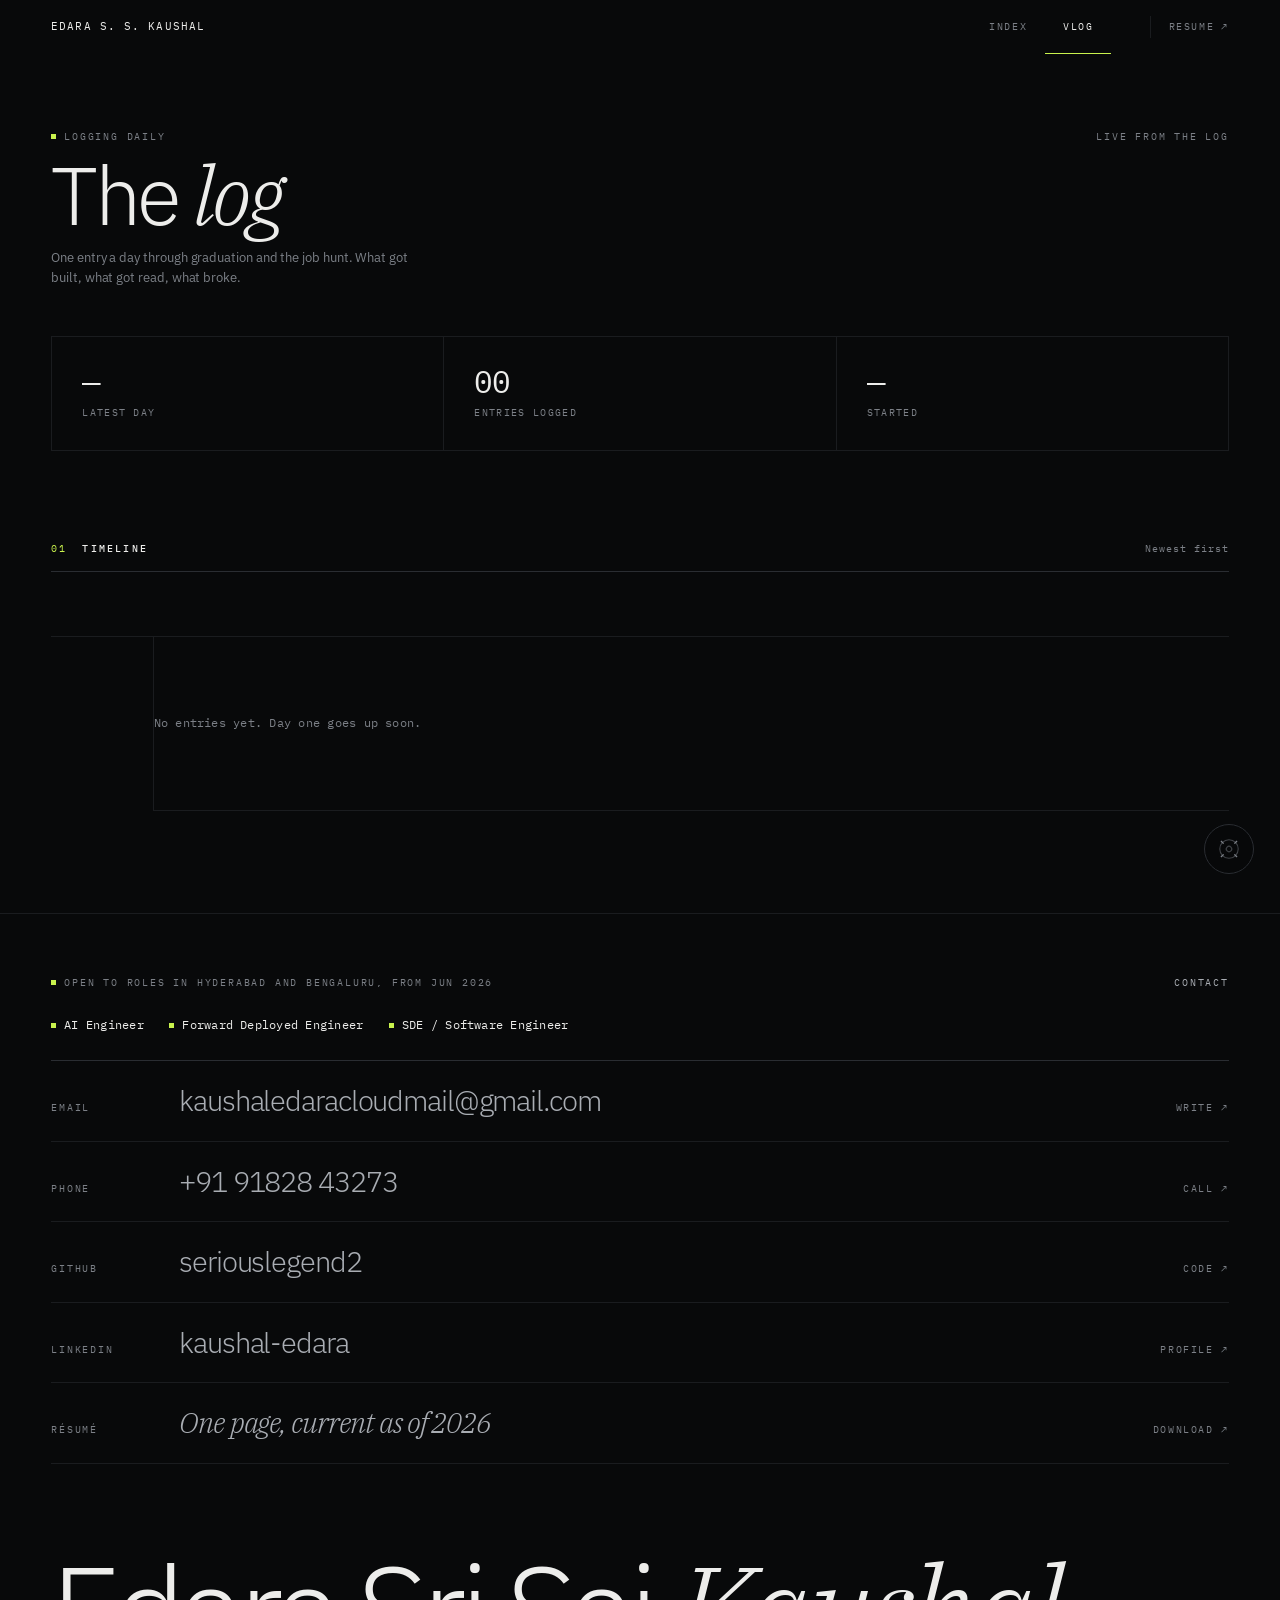
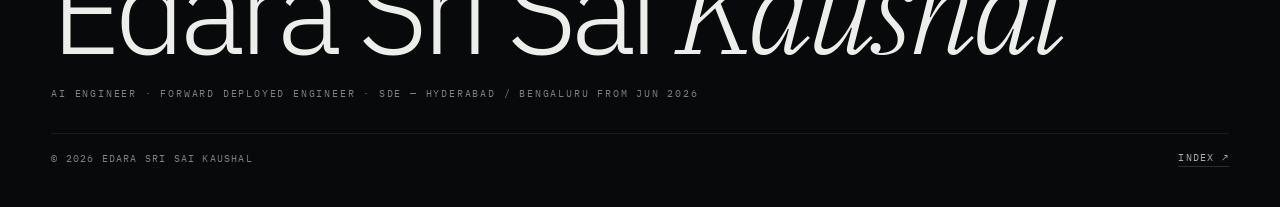
==== commit 41f74489: "feat: vlog reads from Supabase; signatures moved below Record Signatures - Moved to the end of the p" ====
--- a/vlog.html
+++ b/vlog.html
@@ -49,7 +49,7 @@
       <div class="shell">
         <div class="masthead__bar">
           <span class="label"><span class="dot dot--live" aria-hidden="true"></span>Logging daily</span>
-          <span class="label">Phase 01 · Static</span>
+          <span class="label">Live from the log</span>
         </div>
 
         <h1 class="vlog-head__title">The <em>log</em></h1>
--- a/assets/style.css
+++ b/assets/style.css
@@ -14,6 +14,7 @@
   --bg:        #08090a;   /* near-black, never pure #000 */
   --bg-lift:   #0c0d0f;   /* one step up, for hovered / emphasised cells */
   --bg-sunk:   #0a0b0c;
+  --bg-raise:  #0e0f12;   /* the Experience band — the one raised surface */
 
   /* hairlines */
   --line:      #1a1c1f;
@@ -44,6 +45,9 @@
   --dur: 520ms;
 
   color-scheme: dark;
+
+  /* lets the disclosure tree animate height to `auto` where supported */
+  interpolate-size: allow-keywords;
 }
 
 /* --------------------------------------------------------------------------
@@ -217,32 +221,7 @@
   color: var(--fg);
 }
 
-.tile__body {
-  color: var(--fg-mute);
-  font-size: clamp(13px, 0.86vw, 14.5px);
-  line-height: 1.5;
-  max-width: 62ch;
-}
-
-.tile__foot {
-  margin-top: auto;
-  padding-top: 14px;
-  display: flex;
-  align-items: baseline;
-  flex-wrap: wrap;
-  gap: 6px 14px;
-}
-
-.tile__metric {
-  font-family: var(--mono);
-  font-size: clamp(20px, 2vw, 30px);
-  font-weight: 400;
-  letter-spacing: -0.03em;
-  line-height: 1;
-  color: var(--fg);
-}
-
-/* scale strip — three figures and one sentence, sitting above the grid */
+/* scale strip — the headline figures and one sentence, above the tree */
 .scale {
   display: grid;
   grid-template-columns: minmax(0, auto) minmax(0, 1fr);
@@ -269,47 +248,6 @@
   line-height: 1.5;
   max-width: 62ch;
   text-wrap: pretty;
-}
-
-/* case — one build given a dossier: a stated head, then a spec sheet */
-.case {
-  display: grid;
-  grid-template-columns: minmax(0, 1fr) minmax(0, 1.15fr);
-  gap: 0 clamp(20px, 3vw, 60px);
-  margin-top: clamp(26px, 3.4vw, 54px);
-  padding-top: clamp(22px, 2.8vw, 40px);
-  border-top: 1px solid var(--line-hi);
-}
-
-.case__head { display: flex; flex-direction: column; gap: 12px; }
-
-.case__title {
-  font-size: clamp(21px, 2.5vw, 40px);
-  font-weight: 300;
-  letter-spacing: -0.038em;
-  line-height: 1.06;
-  max-width: 14ch;
-}
-.case__title em {
-  font-family: var(--serif);
-  font-style: italic;
-  font-weight: 300;
-}
-
-.case__lede {
-  color: var(--fg-mute);
-  font-size: clamp(13px, 0.88vw, 14.5px);
-  line-height: 1.55;
-  max-width: 44ch;
-}
-
-.case__spec { display: flex; flex-direction: column; }
-.case__spec .spec__row { grid-template-columns: clamp(74px, 7vw, 104px) minmax(0, 1fr); }
-.case__spec dd {
-  margin: 0;
-  font-size: clamp(12.5px, 0.85vw, 14px);
-  line-height: 1.55;
-  color: var(--fg-mid);
 }
 
 /* --------------------------------------------------------------------------
@@ -591,10 +529,11 @@
 .linkstack a:hover span:last-child { color: var(--acc); }
 
 /* --------------------------------------------------------------------------
-   8. Section 02 — research
-   Paper-led: the published artefact is a single wide plate, and the two
-   findings hang off margin labels underneath. No boxes, no seams — the
-   opposite scan pattern to the section-01 mosaic.
+   8. Section 03 — publication, and the research findings
+   Paper-led: the published artefact is a single wide plate of its own. The two
+   findings (.notes) now sit inside the IIT Patna role in section 02, hanging
+   off margin labels. No boxes, no seams — the opposite scan pattern to the
+   signature cards.
    -------------------------------------------------------------------------- */
 
 /* shared large mono figure (research / projects / record) */
@@ -720,60 +659,10 @@
 }
 
 /* --------------------------------------------------------------------------
-   8a. Section 02 — engineering signatures
-   Six stated patterns. A large ghost numeral sits behind each one — the only
-   place on the site where type is used as a background element. No borders
-   around the cells; a single hairline grid does the separating.
-   -------------------------------------------------------------------------- */
-.sigs {
-  display: grid;
-  grid-template-columns: repeat(3, minmax(0, 1fr));
-  border-top: 1px solid var(--line-hi);
-}
-
-.sig {
-  position: relative;
-  overflow: hidden;
-  padding: clamp(24px, 2.8vw, 44px) clamp(18px, 2.2vw, 40px) clamp(26px, 3vw, 48px) 0;
-  border-bottom: 1px solid var(--line);
-}
-.sig:not(:nth-child(3n)) { border-right: 1px solid var(--line); }
-.sig:not(:nth-child(3n+1)) { padding-left: clamp(18px, 2.2vw, 40px); }
-
-/* the ghost numeral */
-.sig__n {
-  position: absolute;
-  right: clamp(-6px, -0.4vw, 0px);
-  top: clamp(8px, 1vw, 16px);
-  font-family: var(--mono);
-  font-size: clamp(52px, 6vw, 96px);
-  line-height: 1;
-  letter-spacing: -0.06em;
-  color: var(--line);
-  pointer-events: none;
-  transition: color 300ms var(--ease);
-}
-.sig:hover .sig__n { color: var(--line-hi); }
-
-.sig__t {
-  position: relative;
-  font-size: clamp(16px, 1.45vw, 23px);
-  font-weight: 300;
-  letter-spacing: -0.03em;
-  line-height: 1.14;
-  margin-bottom: 12px;
-  max-width: 18ch;
-}
-
-.sig__b {
-  position: relative;
-  color: var(--fg-mute);
-  font-size: clamp(12.5px, 0.85vw, 14px);
-  line-height: 1.6;
-  max-width: 46ch;
-  text-wrap: pretty;
-}
-
+   8a. Section 01 — signatures tail
+   The six patterns are cards now (§ 8d). What survives here is the tail: the
+   loose index of everything else in the record.
+   -------------------------------------------------------------------------- */
 .sigs__tail {
   display: grid;
   grid-template-columns: clamp(88px, 11vw, 190px) minmax(0, 1fr);
@@ -784,28 +673,331 @@
 }
 
 /* --------------------------------------------------------------------------
-   8b. Section 03 — the ledger
-   Numbered entries stacked as full-width rules: a date rail, a long
-   typographic column, and a spec sheet of definition rows. Prose-led,
-   deliberately unlike the tiles.
-   -------------------------------------------------------------------------- */
-.ledger { border-top: 1px solid var(--line-hi); }
-
-.proj {
+   8b. Inline code + the spec sheet
+   The spec sheet is the shared detail primitive: label/value definition rows
+   used inside every expanded tree node.
+   -------------------------------------------------------------------------- */
+.code {
+  font-family: var(--mono);
+  font-size: 0.9em;
+  color: var(--fg-mid);
+}
+
+/* spec sheet */
+.spec { display: flex; flex-direction: column; }
+
+.spec__row {
   display: grid;
-  grid-template-columns: clamp(74px, 8vw, 152px) minmax(0, 1.4fr) minmax(0, 1fr);
-  gap: 0 clamp(18px, 2.6vw, 52px);
-  padding: clamp(26px, 3.4vw, 56px) 0;
+  grid-template-columns: clamp(74px, 7vw, 106px) minmax(0, 1fr);
+  gap: 0 clamp(12px, 1.4vw, 22px);
+  align-items: baseline;
+  padding: 11px 0;
+  border-top: 1px solid var(--line);
+}
+.spec__row:last-child { border-bottom: 1px solid var(--line); }
+.spec__row:first-child { border-top: 0; padding-top: 0; }
+
+.spec dd {
+  margin: 0;
+  font-family: var(--mono);
+  font-size: 11.5px;
+  line-height: 1.55;
+  color: var(--fg-mid);
+}
+
+/* --------------------------------------------------------------------------
+   8c. The disclosure tree
+   The site's progressive-disclosure primitive. Now used by one section only:
+   the Kookar tree of twelve systems inside 02 — Experience.
+   Collapsed it is a filesystem listing: one hairline-connected row per node,
+   a mono path on the left and the single fact worth seeing on the right.
+   Expanded it releases the prose and the spec sheet.
+
+   Native <details>/<summary> does the work — it opens, it is focusable, it is
+   announced, and it degrades to plain open sections with scripting off. JS
+   only adds expand-all and deep-linking, both non-essential.
+
+   Connectors are hairlines, not glyphs: the tree branch is drawn with the same
+   1px rule that draws every other structure on this site, so a filesystem
+   listing and a tetromino seam are visibly the same material.
+   -------------------------------------------------------------------------- */
+.tree {
+  --tree-ind: 26px;   /* indent per level */
+  --tree-mid: 22px;   /* where a row's connector meets it — half the 44px row */
+}
+
+/* the header rail: root path, hint, and the expand/collapse pair */
+.tree__bar {
+  display: flex;
+  align-items: center;
+  gap: 10px clamp(14px, 2vw, 28px);
+  flex-wrap: wrap;
+  padding-bottom: 12px;
+  border-bottom: 1px solid var(--line-hi);
+}
+
+.tree__root {
+  font-family: var(--mono);
+  font-size: clamp(13px, 1.05vw, 16px);
+  letter-spacing: 0.02em;
+  color: var(--fg);
+}
+
+.tree__hint { color: var(--fg-mute); }
+
+.tree__ctl {
+  margin-left: auto;
+  display: flex;
+}
+
+/* the control only exists when scripting can honour it */
+html:not(.js) .tree__ctl { display: none; }
+
+.tree__ctl button {
+  font-family: var(--mono);
+  font-size: 10px;
+  letter-spacing: 0.16em;
+  text-transform: uppercase;
+  color: var(--fg-mute);
+  padding: 0 clamp(10px, 1.2vw, 15px);
+  min-height: 34px;
+  border: 1px solid var(--line);
+  cursor: pointer;
+  white-space: nowrap;
+  transition: color 180ms var(--ease), border-color 180ms var(--ease);
+}
+.tree__ctl button + button { border-left: 0; }
+.tree__ctl button:hover { color: var(--fg); border-color: var(--line-hi); }
+.tree__ctl button[aria-pressed="true"] { color: var(--acc); }
+
+/* ---- branches ---- */
+.tree__list { list-style: none; margin: 0; padding: 0; }
+
+.tree__item {
+  position: relative;
+  padding-left: var(--tree-ind);
+}
+
+/* │ — the spine, running the full height of the node incl. its open body */
+.tree__item::before {
+  content: "";
+  position: absolute;
+  left: 0;
+  top: 0;
+  bottom: 0;
+  width: 1px;
+  background: var(--line);
+}
+/* └ — the last child stops its spine at the elbow */
+.tree__item:last-child::before {
+  bottom: auto;
+  height: var(--tree-mid);
+}
+
+/* ─ — the branch into the row */
+.tree__item::after {
+  content: "";
+  position: absolute;
+  left: 0;
+  top: var(--tree-mid);
+  width: calc(var(--tree-ind) - 9px);
+  height: 1px;
+  background: var(--line);
+  transition: background-color 220ms var(--ease);
+}
+
+/* an open node lights its own branch — the accent, used as state, not colour */
+.tree__item:has(> .node[open])::after { background: var(--acc); }
+
+/* ---- the node ---- */
+.node { position: relative; }
+
+.node__sum {
+  display: flex;
+  align-items: center;
+  gap: 6px clamp(10px, 1.2vw, 18px);
+  min-height: 44px;
+  padding: 8px 0;
+  cursor: pointer;
   border-bottom: 1px solid var(--line);
-}
-
-.proj__rail {
+  list-style: none;
+  transition: border-color 220ms var(--ease);
+}
+.node__sum::-webkit-details-marker { display: none; }
+.node__sum::marker { content: ""; }
+.node__sum:hover { border-bottom-color: var(--line-hi); }
+.node[open] > .node__sum { border-bottom-color: var(--line-hi); }
+
+/* the ring sits just outside the row, so it never covers the state tick */
+.node__sum:focus-visible {
+  outline: 2px solid var(--acc);
+  outline-offset: 2px;
+}
+
+/* state indicator */
+.node__tick {
+  flex: 0 0 11px;
+  width: 11px;
+  font-family: var(--mono);
+  font-size: 10px;
+  line-height: 1;
+  color: var(--fg-mute);
+  transition: transform 240ms var(--ease), color 240ms var(--ease);
+}
+.node__tick::before { content: "\25B8"; }   /* ▸ */
+.node__sum:hover .node__tick { color: var(--fg); }
+.node[open] > .node__sum .node__tick {
+  color: var(--acc);
+  transform: rotate(90deg);
+}
+
+.node__idx {
+  flex: 0 0 auto;
+  font-family: var(--mono);
+  font-size: 10px;
+  letter-spacing: 0.14em;
+  color: var(--acc);
+  line-height: 1;
+}
+
+.node__name {
+  min-width: 0;                 /* the row now lives in a narrower column: let
+                                   the path and the fact shrink and wrap rather
+                                   than push the row past its container */
+  font-family: var(--mono);
+  font-size: clamp(12px, 0.95vw, 14px);
+  letter-spacing: 0.01em;
+  color: var(--fg);
+  line-height: 1.35;
+  overflow-wrap: anywhere;
+}
+
+/* patterns are sentences, not paths — they get the sans face */
+.node__name--prose {
+  font-family: var(--sans);
+  font-size: clamp(13.5px, 1.08vw, 17px);
+  font-weight: 300;
+  letter-spacing: -0.022em;
+}
+
+/* the ledger's project names keep their typographic weight */
+.node__name--big {
+  font-family: var(--sans);
+  font-size: clamp(17px, 1.7vw, 26px);
+  font-weight: 300;
+  letter-spacing: -0.034em;
+}
+
+.node__fact {
+  margin-left: auto;
+  min-width: 0;
+  font-family: var(--mono);
+  font-size: 11px;
+  letter-spacing: 0.02em;
+  color: var(--fg-mute);
+  text-align: right;
+  line-height: 1.4;
+}
+.node__fact b { color: var(--fg); font-weight: 400; }
+
+/* group rows read one step louder than their children */
+.node--group > .node__sum { border-bottom-color: var(--line-hi); }
+.node--group > .node__sum .node__name {
+  font-size: clamp(13px, 1.05vw, 16px);
+  color: var(--fg);
+}
+
+/* ---- the disclosed body ---- */
+.node__in {
+  position: relative;
+  overflow: hidden;                       /* contains the ghost numeral */
+  padding: clamp(14px, 1.6vw, 22px) 0 clamp(18px, 2.2vw, 30px) clamp(12px, 1.4vw, 20px);
+}
+/* a nested list needs no padding of its own — its items carry the indent */
+.node__in > .tree__list { padding-left: 0; }
+.node--group > .node__in { padding-bottom: 0; }
+
+.node__body {
+  color: var(--fg-mute);
+  font-size: clamp(13px, 0.88vw, 15px);
+  line-height: 1.62;
+  max-width: 68ch;
+  text-wrap: pretty;
+}
+
+.node__meta { margin-top: clamp(14px, 1.8vw, 22px); }
+.node__meta.spec { max-width: 76ch; }
+
+/* the ghost numeral survives the restructure — it now sits behind the
+   disclosed argument rather than behind a grid cell */
+.node__ghost {
+  position: absolute;
+  right: 0;
+  top: 0;
+  font-family: var(--mono);
+  font-size: clamp(52px, 6vw, 96px);
+  line-height: 1;
+  letter-spacing: -0.06em;
+  color: var(--line);
+  pointer-events: none;
+}
+
+/* height animation, where the browser can interpolate to auto. Purely
+   decorative: without support the node simply snaps open. */
+@supports selector(details::details-content) {
+  .node::details-content {
+    block-size: 0;
+    overflow: hidden;
+    transition:
+      block-size 300ms var(--ease),
+      content-visibility 300ms allow-discrete;
+  }
+  .node[open]::details-content { block-size: auto; }
+}
+
+/* --------------------------------------------------------------------------
+   8d. Section 01 — engineering signatures, as cards
+   This section now leads the page, so nothing is hidden: six discrete cells on
+   the shared-seam grid, each one an assertion plus the evidence in a line. The
+   ghost numeral moves from behind the disclosed argument to behind the card.
+   -------------------------------------------------------------------------- */
+.sigs {
+  display: grid;
+  grid-template-columns: repeat(3, minmax(0, 1fr));
+  border-top: 1px solid var(--line);
+  border-left: 1px solid var(--line);
+}
+
+.sig {
+  position: relative;
+  overflow: hidden;
   display: flex;
   flex-direction: column;
-  gap: 10px;
-}
-
-.proj__idx {
+  gap: clamp(10px, 1.2vw, 16px);
+  min-height: clamp(158px, 15vw, 216px);
+  padding: clamp(18px, 2.1vw, 32px);
+  border-right: 1px solid var(--line);
+  border-bottom: 1px solid var(--line);
+  background: var(--bg);
+  transition: background-color 300ms var(--ease);
+}
+.sig:hover { background: var(--bg-lift); }
+
+/* an accent tick on the top edge that runs out on hover */
+.sig::before {
+  content: "";
+  position: absolute;
+  left: 0;
+  top: 0;
+  height: 2px;
+  width: 20px;
+  background: var(--acc);
+  opacity: 0.45;
+  transition: width 340ms var(--ease), opacity 340ms var(--ease);
+}
+.sig:hover::before { width: 66px; opacity: 1; }
+
+.sig__idx {
   font-family: var(--mono);
   font-size: 10px;
   letter-spacing: 0.16em;
@@ -813,60 +1005,361 @@
   line-height: 1;
 }
 
-.proj__when {
+.sig__name {
+  position: relative;
+  font-size: clamp(16.5px, 1.5vw, 24px);
+  font-weight: 300;
+  letter-spacing: -0.03em;
+  line-height: 1.14;
+  max-width: 19ch;
+  text-wrap: balance;
+}
+
+.sig__fact {
+  position: relative;
+  margin-top: auto;
+  font-family: var(--mono);
+  font-size: 11px;
+  line-height: 1.6;
+  letter-spacing: 0.01em;
+  color: var(--fg-mute);
+  max-width: 33ch;
+}
+.sig__fact b { color: var(--fg); font-weight: 400; }
+
+.sig__ghost {
+  position: absolute;
+  right: -4px;
+  bottom: -22px;
+  font-family: var(--mono);
+  font-size: clamp(58px, 6vw, 104px);
+  line-height: 1;
+  letter-spacing: -0.06em;
+  color: var(--line);
+  pointer-events: none;
+}
+
+/* --------------------------------------------------------------------------
+   8e. Section 02 — experience
+   Both employments live in one band, and the band is the only surface on the
+   page raised off the canvas: a step up in near-black, closed top and bottom
+   by a double hairline set in from the edge. No hue, no shadow — just a
+   different surface value, so it reads as a deliberate container.
+   -------------------------------------------------------------------------- */
+.section--xp {
+  position: relative;
+  background: var(--bg-raise);
+  border-top: 1px solid var(--line-hi);
+  border-bottom: 1px solid var(--line-hi);
+  margin-top: clamp(38px, 4.6vw, 84px);
+  padding-top: clamp(44px, 5.4vw, 86px);
+  padding-bottom: clamp(44px, 5.4vw, 86px);
+}
+
+/* the inset rules — the band states its own edges twice */
+.section--xp::before,
+.section--xp::after {
+  content: "";
+  position: absolute;
+  left: 0;
+  right: 0;
+  height: 1px;
+  background: var(--line);
+}
+.section--xp::before { top: 5px; }
+.section--xp::after { bottom: 5px; }
+
+.xp { display: flex; flex-direction: column; }
+
+/* two employers, delimited by a rule one step brighter than anything inside */
+.xp__role {
+  display: grid;
+  grid-template-columns: clamp(112px, 12vw, 200px) minmax(0, 1fr);
+  gap: 0 clamp(18px, 2.4vw, 48px);
+  padding: clamp(26px, 3.2vw, 52px) 0;
+  border-top: 1px solid var(--line-hi);
+}
+.xp__role:first-child { border-top: 0; padding-top: clamp(6px, 1vw, 14px); }
+
+.xp__rail {
+  position: sticky;
+  top: 74px;
+  align-self: start;
+  display: flex;
+  flex-direction: column;
+  gap: 12px;
+}
+
+.xp__when {
+  font-family: var(--mono);
+  font-size: clamp(11px, 0.95vw, 13px);
+  letter-spacing: 0.02em;
+  line-height: 1.5;
+  color: var(--fg-mid);
+}
+
+.xp__title {
+  font-family: var(--mono);
+  font-size: clamp(10.5px, 0.9vw, 12px);
+  letter-spacing: 0.16em;
+  text-transform: uppercase;
+  color: var(--fg-mute);
+  margin-bottom: 10px;
+}
+
+.xp__org {
+  font-size: clamp(26px, 3.4vw, 58px);
+  font-weight: 300;
+  letter-spacing: -0.045em;
+  line-height: 0.98;
+}
+
+.xp__lede {
+  color: var(--fg-mute);
+  font-size: clamp(13px, 0.95vw, 15.5px);
+  line-height: 1.55;
+  max-width: 62ch;
+  margin-top: clamp(12px, 1.4vw, 18px);
+  text-wrap: pretty;
+}
+
+.xp__figs {
+  display: flex;
+  flex-wrap: wrap;
+  gap: 12px clamp(20px, 2.6vw, 46px);
+  margin-top: clamp(16px, 2vw, 26px);
+  padding-bottom: clamp(16px, 2vw, 26px);
+  border-bottom: 1px solid var(--line-hi);
+}
+.xp__figs li { display: flex; flex-direction: column; gap: 7px; }
+
+.xp__tree { margin-top: clamp(20px, 2.4vw, 34px); }
+
+.notes--xp { margin-top: clamp(18px, 2.2vw, 32px); }
+
+.xp__xref { display: block; margin-top: clamp(16px, 2vw, 26px); }
+
+/* --------------------------------------------------------------------------
+   8f. Section 04 — built
+   Three projects, three layouts. A research report, a deployed product and a
+   benchmark sheet are not the same object, so they are not the same template.
+   What holds them together is the family: accent index, mono kind-label, and
+   the identical stack/source footer rule under every one.
+   -------------------------------------------------------------------------- */
+.built {
+  display: flex;
+  flex-direction: column;
+  gap: clamp(38px, 5vw, 84px);
+}
+
+.proj__idx {
   font-family: var(--mono);
   font-size: 10px;
-  letter-spacing: 0.12em;
-  text-transform: uppercase;
-  color: var(--fg-mute);
-  line-height: 1.5;
-}
-
-.proj__title {
-  font-size: clamp(24px, 3vw, 46px);
+  letter-spacing: 0.16em;
+  color: var(--acc);
+  line-height: 1;
+}
+
+.proj__body {
+  color: var(--fg-mute);
+  font-size: clamp(13px, 0.88vw, 15px);
+  line-height: 1.62;
+  max-width: 68ch;
+  text-wrap: pretty;
+}
+
+/* the shared footer — the one row all three share, so they stay one family */
+.proj__foot {
+  display: grid;
+  grid-template-columns: clamp(56px, 6vw, 82px) minmax(0, 1fr) auto;
+  gap: 6px clamp(14px, 1.8vw, 30px);
+  align-items: baseline;
+  margin-top: clamp(16px, 2vw, 28px);
+  padding-top: clamp(11px, 1.3vw, 16px);
+  border-top: 1px solid var(--line);
+  font-family: var(--mono);
+  font-size: 11px;
+  color: var(--fg-mid);
+}
+.proj__foot .label { color: var(--fg-mute); }
+
+/* ---- 01 · research: a lab report. Prose left, results table hard right ---- */
+.proj--research {
+  display: grid;
+  grid-template-columns: minmax(0, 1fr) clamp(180px, 21vw, 300px);
+  gap: 0 clamp(24px, 3.2vw, 64px);
+  border-top: 1px solid var(--line-hi);
+  padding-top: clamp(16px, 1.9vw, 26px);
+}
+
+.proj__head {
+  display: flex;
+  align-items: baseline;
+  flex-wrap: wrap;
+  gap: 8px clamp(12px, 1.4vw, 20px);
+  margin-bottom: clamp(8px, 1vw, 14px);
+}
+
+.proj__title--research {
+  font-size: clamp(30px, 4.2vw, 68px);
   font-weight: 300;
-  letter-spacing: -0.042em;
-  line-height: 1.02;
-  color: var(--fg);
-}
-
-.proj__kicker {
+  letter-spacing: -0.05em;
+  line-height: 0.96;
+}
+
+.proj__abstract {
   font-family: var(--serif);
   font-style: italic;
   font-weight: 300;
-  font-size: clamp(14px, 1.2vw, 19px);
+  font-size: clamp(15px, 1.35vw, 22px);
+  line-height: 1.4;
   color: var(--fg-mid);
-  margin: 6px 0 clamp(14px, 1.6vw, 22px);
-}
-
-.proj__lede {
-  color: var(--fg-mute);
-  font-size: clamp(13px, 0.9vw, 15px);
-  line-height: 1.62;
-  max-width: 62ch;
-}
-
-.code {
-  font-family: var(--mono);
-  font-size: 0.9em;
+  max-width: 40ch;
+  margin: clamp(10px, 1.2vw, 16px) 0 clamp(14px, 1.7vw, 24px);
+}
+
+/* the results table — figures stacked, right column, reads as a findings sheet */
+.metrics { border-top: 1px solid var(--line-hi); }
+
+.metric {
+  display: flex;
+  flex-direction: column;
+  gap: 8px;
+  padding: clamp(10px, 1.3vw, 17px) 0;
+  border-bottom: 1px solid var(--line);
+}
+.metric dd { margin: 0; }
+
+.proj--research > .proj__foot { grid-column: 1 / -1; }
+
+/* ---- 02 · product: the only boxed entry. Banner, impact cells, pipeline ---- */
+.proj--product { border: 1px solid var(--line); }
+
+.proj__banner {
+  display: flex;
+  flex-direction: column;
+  gap: clamp(9px, 1.1vw, 14px);
+  padding: clamp(20px, 2.6vw, 44px);
+  border-bottom: 1px solid var(--line);
+}
+
+.proj__title--product {
+  font-size: clamp(34px, 5.6vw, 96px);
+  font-weight: 300;
+  letter-spacing: -0.052em;
+  line-height: 0.9;
+}
+
+.proj__banner-sub {
+  font-family: var(--mono);
+  font-size: clamp(11px, 0.95vw, 13px);
+  letter-spacing: 0.04em;
+  color: var(--fg-mute);
+}
+
+.impact {
+  display: grid;
+  grid-template-columns: repeat(3, minmax(0, 1fr));
+  border-bottom: 1px solid var(--line);
+}
+.impact li {
+  display: flex;
+  flex-direction: column;
+  gap: 10px;
+  padding: clamp(16px, 2vw, 30px);
+  border-right: 1px solid var(--line);
+}
+.impact li:last-child { border-right: 0; }
+
+.proj__prose { padding: clamp(20px, 2.6vw, 44px); }
+.proj__prose .proj__foot { margin-top: clamp(16px, 2vw, 26px); }
+
+/* the deploy path, drawn as a chain rather than listed as a stack */
+.pipe {
+  display: grid;
+  grid-template-columns: clamp(64px, 7vw, 110px) minmax(0, 1fr);
+  gap: 8px clamp(14px, 1.8vw, 28px);
+  align-items: center;
+  padding: clamp(14px, 1.8vw, 26px) clamp(20px, 2.6vw, 44px);
+  border-top: 1px solid var(--line);
+}
+
+.pipe__row {
+  display: flex;
+  flex-wrap: wrap;
+  align-items: center;
+  gap: 9px 0;
+}
+.pipe__row li {
+  position: relative;
+  margin-right: 24px;
+  padding: 5px 9px;
+  border: 1px solid var(--line);
+  font-family: var(--mono);
+  font-size: 10.5px;
+  letter-spacing: 0.04em;
   color: var(--fg-mid);
-}
-
-/* spec sheet */
-.spec { display: flex; flex-direction: column; }
-
-.spec__row {
+  white-space: nowrap;
+  transition: color 200ms var(--ease), border-color 200ms var(--ease);
+}
+.pipe__row li:hover { color: var(--fg); border-color: var(--line-hi); }
+.pipe__row li::after {
+  content: "→";
+  position: absolute;
+  left: 100%;
+  top: 50%;
+  transform: translateY(-50%);
+  width: 24px;
+  text-align: center;
+  color: var(--line-hi);
+}
+.pipe__row li:last-child { margin-right: 0; }
+.pipe__row li:last-child::after { content: none; }
+
+/* ---- 03 · benchmark: a sunk results sheet. Mono-dominant, no large type ---- */
+.proj--bench {
+  background: var(--bg-sunk);
+  border-top: 1px solid var(--line-hi);
+  border-bottom: 1px solid var(--line);
+  padding: clamp(18px, 2.2vw, 34px) clamp(16px, 2vw, 32px);
+}
+
+.proj__title--bench {
+  font-family: var(--mono);
+  font-size: clamp(13.5px, 1.3vw, 20px);
+  font-weight: 400;
+  letter-spacing: -0.005em;
+  line-height: 1.3;
+  color: var(--fg);
+}
+
+.bench {
   display: grid;
-  grid-template-columns: clamp(58px, 6vw, 92px) minmax(0, 1fr);
+  grid-template-columns: minmax(0, 1fr) minmax(0, 1.05fr);
+  gap: clamp(18px, 2.2vw, 34px) clamp(24px, 3vw, 58px);
+  align-items: start;
+  margin-top: clamp(14px, 1.7vw, 24px);
+}
+
+.bench__figs {
+  display: flex;
+  flex-wrap: wrap;
+  gap: 14px clamp(20px, 2.6vw, 44px);
+  margin-top: clamp(16px, 2vw, 26px);
+}
+.bench__figs li { display: flex; flex-direction: column; gap: 7px; }
+
+.sheet { border-top: 1px solid var(--line-hi); }
+
+.sheet__row {
+  display: grid;
+  grid-template-columns: clamp(74px, 7.5vw, 112px) minmax(0, 1fr);
   gap: 0 clamp(12px, 1.4vw, 22px);
   align-items: baseline;
-  padding: 11px 0;
-  border-top: 1px solid var(--line);
-}
-.spec__row:last-child { border-bottom: 1px solid var(--line); }
-.spec__row:first-child { border-top: 0; padding-top: 0; }
-
-.spec dd {
+  padding: 10px 0;
+  border-bottom: 1px solid var(--line);
+}
+.sheet dd {
   margin: 0;
   font-family: var(--mono);
   font-size: 11.5px;
@@ -896,7 +1389,7 @@
   padding: 0 9px;
 }
 
-/* section 04 — manifest: tight label/value rows, no large type at all */
+/* section 05 — manifest: tight label/value rows, no large type at all */
 .manifest { border-top: 1px solid var(--line-hi); }
 
 .manifest__row {
@@ -1190,35 +1683,16 @@
 }
 .entry:hover::before { background: var(--acc); border-color: var(--acc); }
 
-.entry__title {
-  font-size: clamp(17px, 1.7vw, 26px);
-  font-weight: 300;
-  letter-spacing: -0.028em;
-  line-height: 1.2;
-  margin-bottom: 10px;
-}
-
+/* The entry is now a date and its text, so the text carries the entry —
+   set at reading size rather than as a muted caption under a headline. */
 .entry__body {
-  color: var(--fg-mute);
-  font-size: clamp(13px, 0.9vw, 14.5px);
-  max-width: 64ch;
-  margin-bottom: 14px;
-}
-
-.entry__tags {
-  display: flex;
-  flex-wrap: wrap;
-  gap: 6px 8px;
-}
-.entry__tags li {
-  font-family: var(--mono);
-  font-size: 9.5px;
-  letter-spacing: 0.14em;
-  text-transform: uppercase;
-  color: var(--fg-mute);
-  border: 1px solid var(--line);
-  padding: 4px 8px;
-}
+  color: var(--fg-mid);
+  font-size: clamp(15px, 1.15vw, 18px);
+  line-height: 1.62;
+  letter-spacing: -0.006em;
+  max-width: 68ch;
+}
+.entry__body p + p { margin-top: 0.85em; }
 
 .empty {
   padding: clamp(40px, 6vw, 80px) 0;
@@ -1465,15 +1939,6 @@
 /* --------------------------------------------------------------------------
    14. Responsive
    -------------------------------------------------------------------------- */
-/* the ledger loses its third column before the type gets squeezed */
-@media (max-width: 1180px) {
-  .proj { grid-template-columns: clamp(74px, 8vw, 152px) minmax(0, 1fr); }
-  .spec {
-    grid-column: 2;
-    margin-top: clamp(18px, 2.2vw, 30px);
-  }
-}
-
 @media (max-width: 980px) {
   .tiles { grid-template-columns: repeat(6, 1fr); }
   .tile { grid-column: span 3; grid-row: auto; }
@@ -1486,16 +1951,6 @@
     border-bottom: 1px solid var(--line);
     aspect-ratio: 16 / 9;
   }
-
-  /* signatures drop to two columns; the seam logic follows */
-  .sigs { grid-template-columns: repeat(2, minmax(0, 1fr)); }
-  .sig:not(:nth-child(3n)) { border-right: 0; }
-  .sig:not(:nth-child(2n)) { border-right: 1px solid var(--line); }
-  .sig:not(:nth-child(3n+1)) { padding-left: 0; }
-  .sig:not(:nth-child(2n+1)) { padding-left: clamp(18px, 2.2vw, 40px); }
-
-  .case { grid-template-columns: 1fr; gap: clamp(20px, 3vw, 34px); }
-  .case__title { max-width: none; }
 
   .notes { grid-template-columns: 1fr; }
   .note + .note {
@@ -1504,6 +1959,19 @@
     padding-left: 0;
     margin-left: 0;
   }
+
+  /* signature cards: three across becomes two */
+  .sigs { grid-template-columns: repeat(2, minmax(0, 1fr)); }
+
+  /* research report and benchmark sheet both stack */
+  .proj--research { grid-template-columns: 1fr; }
+  .metrics {
+    display: grid;
+    grid-template-columns: repeat(2, minmax(0, 1fr));
+    gap: 0 clamp(16px, 2.4vw, 40px);
+    margin-top: clamp(16px, 2vw, 26px);
+  }
+  .bench { grid-template-columns: 1fr; }
 }
 
 @media (max-width: 720px) {
@@ -1511,22 +1979,50 @@
   .tile, .tile.m-full { grid-column: span 6; }
   .counter { grid-template-columns: 1fr; }
 
-  /* ledger: rail goes inline above the entry */
-  .proj { grid-template-columns: 1fr; }
-  .proj__rail {
+  .sigs__tail { grid-template-columns: 1fr; gap: 10px; }
+
+  /* signature cards go single-file; the ghost numeral stops crowding the fact */
+  .sigs { grid-template-columns: 1fr; }
+  .sig { min-height: 0; gap: 12px; }
+  .sig__ghost { font-size: 62px; bottom: -14px; }
+
+  /* experience: the date rail moves above the employer instead of beside it */
+  .xp__role { grid-template-columns: 1fr; gap: 14px; }
+  .xp__rail {
+    position: static;
     flex-direction: row;
+    flex-wrap: wrap;
     align-items: baseline;
-    gap: 12px;
-    margin-bottom: 14px;
+    gap: 8px 18px;
   }
-  .proj__when { line-height: 1; }
-  .spec { grid-column: 1; }
-
-  /* signatures stack; the ghost numeral moves out of the text's way */
-  .sigs { grid-template-columns: 1fr; }
-  .sigs .sig { border-right: 0; padding-left: 0; padding-right: clamp(56px, 16vw, 90px); }
-  .sig__n { font-size: 46px; }
-  .sigs__tail { grid-template-columns: 1fr; gap: 10px; }
+  .xp__when { line-height: 1.4; }
+  .xp__when br { display: none; }
+
+  /* projects: every layout collapses to one column, identities kept */
+  .metrics { grid-template-columns: 1fr; }
+  .impact { grid-template-columns: 1fr; }
+  .impact li { border-right: 0; border-bottom: 1px solid var(--line); }
+  .impact li:last-child { border-bottom: 0; }
+  .pipe { grid-template-columns: 1fr; }
+  .proj__foot { grid-template-columns: 1fr; gap: 8px; }
+  .sheet__row { grid-template-columns: 1fr; gap: 6px; }
+
+  /* tree: the fact drops under the label rather than fighting it for width,
+     the indent tightens, and the connector follows the first line up */
+  .tree { --tree-ind: 18px; --tree-mid: 21px; }
+  .node__sum { flex-wrap: wrap; padding: 11px 0; }
+  .node__fact {
+    margin-left: 0;
+    flex: 1 0 100%;
+    text-align: left;
+    padding-left: 17px;
+  }
+  .node__ghost { font-size: 46px; opacity: 0.9; }
+  .spec__row { grid-template-columns: 1fr; gap: 6px; }
+
+  /* the controls become thumb-sized alongside the rows */
+  .tree__ctl { margin-left: 0; }
+  .tree__ctl button { min-height: 44px; padding: 0 14px; }
 
   /* scale strip stacks */
   .scale { grid-template-columns: 1fr; align-items: start; }
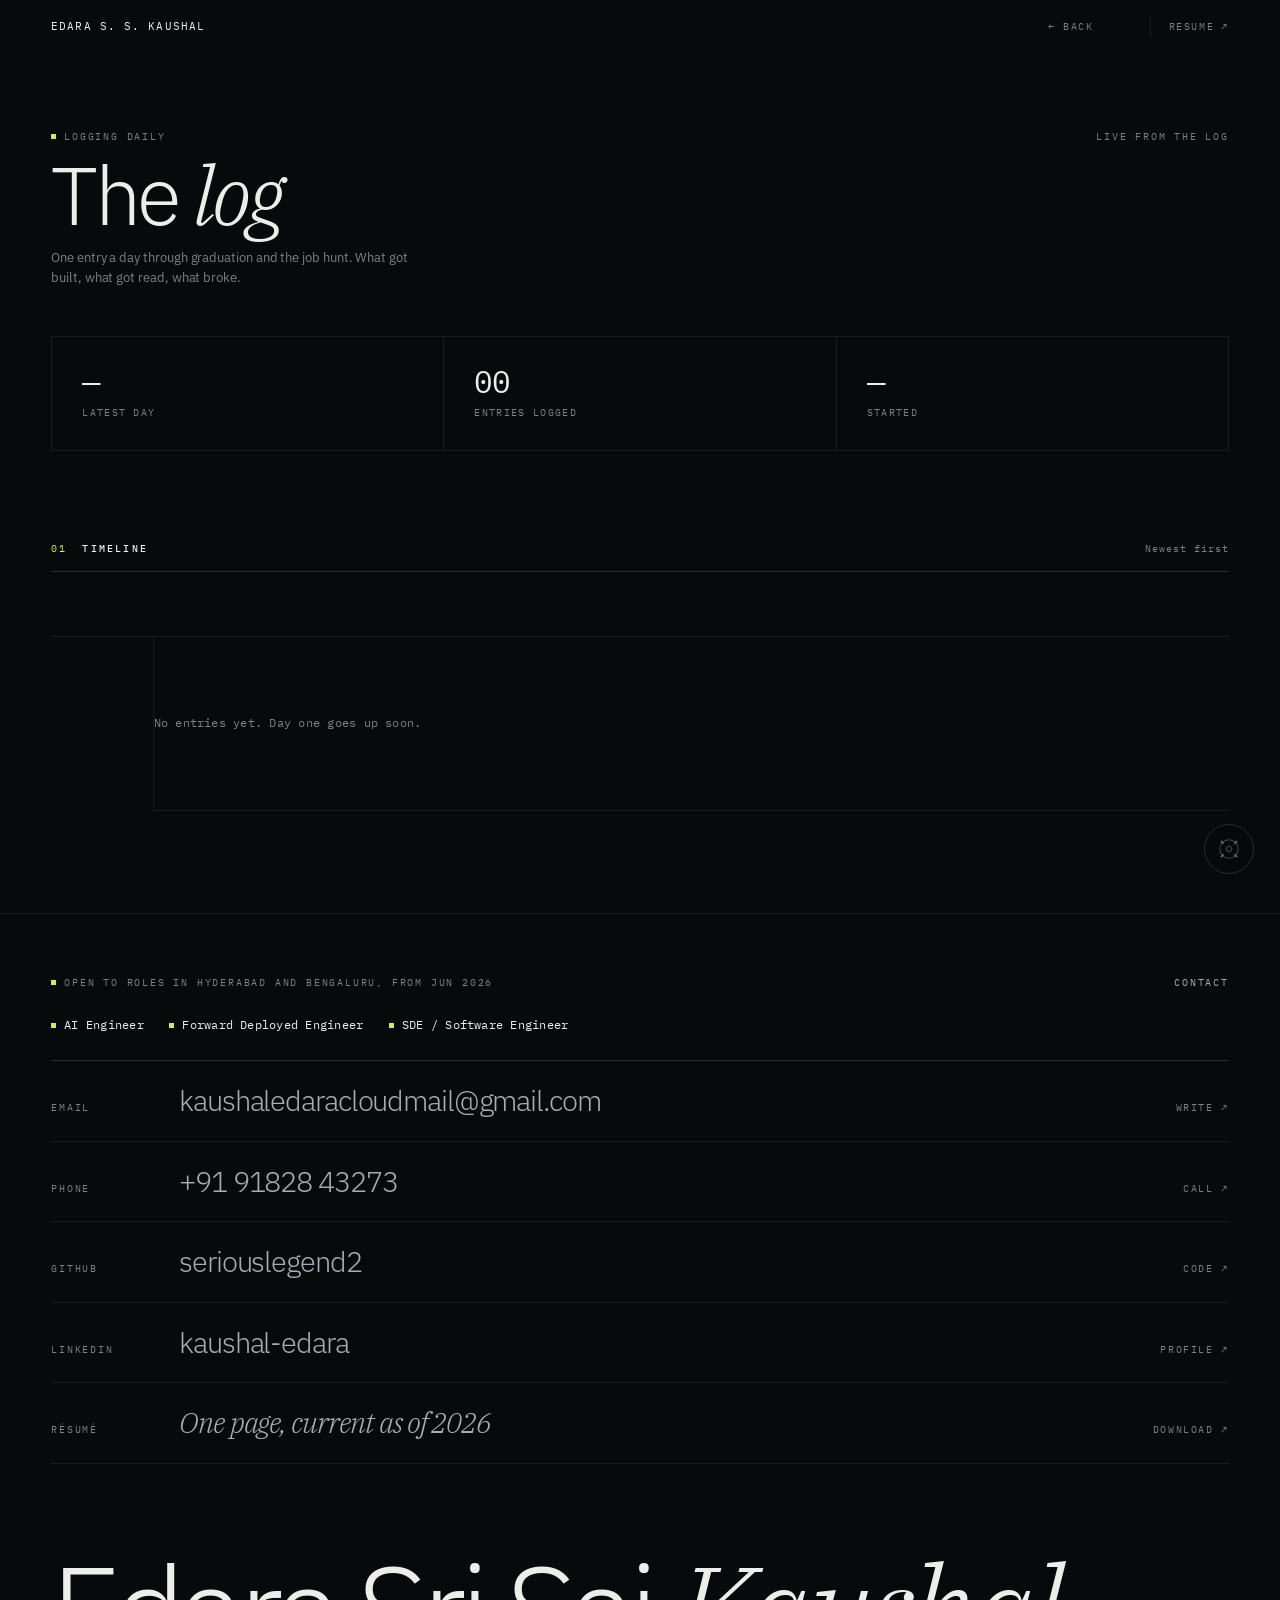
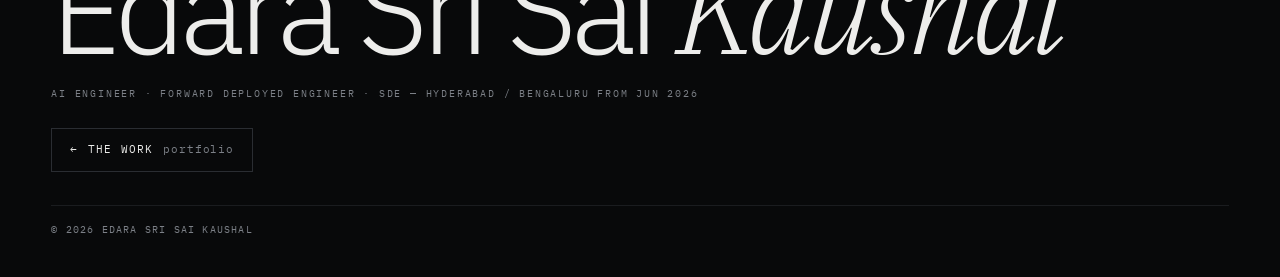
==== commit 1260ea14: "feat: move the vlog entry point under the sign-off The Vlog tab is gone from the top nav on both pag" ====
--- a/vlog.html
+++ b/vlog.html
@@ -33,8 +33,7 @@
       <a class="nav__mark" href="index.html">Edara&nbsp;S.&nbsp;S.&nbsp;Kaushal</a>
 
       <div class="nav__tabs">
-        <a class="nav__tab" href="index.html">Index</a>
-        <a class="nav__tab" href="vlog.html" aria-current="page">Vlog</a>
+        <a class="nav__tab" href="index.html">← Back</a>
       </div>
 
       <a class="nav__out" href="https://drive.google.com/file/d/1-bNgOOs8T8z4OK9Uw6R5DPFEShfbtHOT/view?usp=drive_link" target="_blank" rel="noopener" aria-label="Resume (opens in a new tab)">
@@ -142,11 +141,17 @@
       <div class="signoff">
         <p class="signoff__name">Edara Sri Sai <em>Kaushal</em></p>
         <p class="signoff__meta label">AI Engineer · Forward Deployed Engineer · SDE — Hyderabad / Bengaluru from Jun 2026</p>
+
+        <!-- Mirror of the index button, pointing the other way. -->
+        <a class="signoff__vlog" href="index.html">
+          <span aria-hidden="true">←</span>
+          <span>The work</span>
+          <span class="signoff__vlog-sub">portfolio</span>
+        </a>
       </div>
 
       <div class="foot__bar">
         <span>© <span id="yr">2026</span> Edara Sri Sai Kaushal</span>
-        <a class="link link--mute foot__bar-end" href="index.html">Index ↗</a>
       </div>
     </div>
   </footer>
--- a/assets/style.css
+++ b/assets/style.css
@@ -1548,6 +1548,43 @@
 
 .signoff__meta { margin-top: clamp(16px, 2vw, 28px); }
 
+/* The vlog's only entry point — a small hairline button sitting under the
+   name, deliberately quiet so it doesn't compete with the work above it. */
+.signoff__vlog {
+  display: inline-flex;
+  align-items: baseline;
+  gap: 10px;
+  margin-top: clamp(18px, 2.2vw, 30px);
+  padding: 12px 18px;
+  min-height: 44px;
+  border: 1px solid var(--line-hi);
+  font-family: var(--mono);
+  font-size: 11px;
+  letter-spacing: 0.1em;
+  text-transform: uppercase;
+  color: var(--fg);
+  text-decoration: none;
+  transition: border-color 0.22s ease, color 0.22s ease, background-color 0.22s ease;
+}
+.signoff__vlog .dot { align-self: center; }
+.signoff__vlog-sub {
+  color: var(--fg-mute);
+  letter-spacing: 0.08em;
+  text-transform: none;
+}
+.signoff__vlog:hover,
+.signoff__vlog:focus-visible {
+  border-color: var(--acc);
+  color: var(--acc);
+  background: rgba(201, 242, 77, 0.05);
+}
+.signoff__vlog:hover .signoff__vlog-sub,
+.signoff__vlog:focus-visible .signoff__vlog-sub { color: var(--fg-mid); }
+
+@media (prefers-reduced-motion: reduce) {
+  .signoff__vlog { transition: none; }
+}
+
 .foot__bar {
   border-top: 1px solid var(--line);
   padding: 16px 0 40px;
@@ -1693,6 +1730,26 @@
   max-width: 68ch;
 }
 .entry__body p + p { margin-top: 0.85em; }
+
+/* The log is written as bullets more often than prose. Marker is a hairline
+   dash rather than a disc, to match the rest of the page. */
+.entry__list { list-style: none; }
+.entry__list li {
+  position: relative;
+  padding-left: 22px;
+}
+.entry__list li + li { margin-top: 0.5em; }
+.entry__list li::before {
+  content: "";
+  position: absolute;
+  left: 0;
+  top: 0.72em;
+  width: 10px;
+  height: 1px;
+  background: var(--line-hi);
+}
+.entry__body > * + .entry__list,
+.entry__list + * { margin-top: 0.85em; }
 
 .empty {
   padding: clamp(40px, 6vw, 80px) 0;
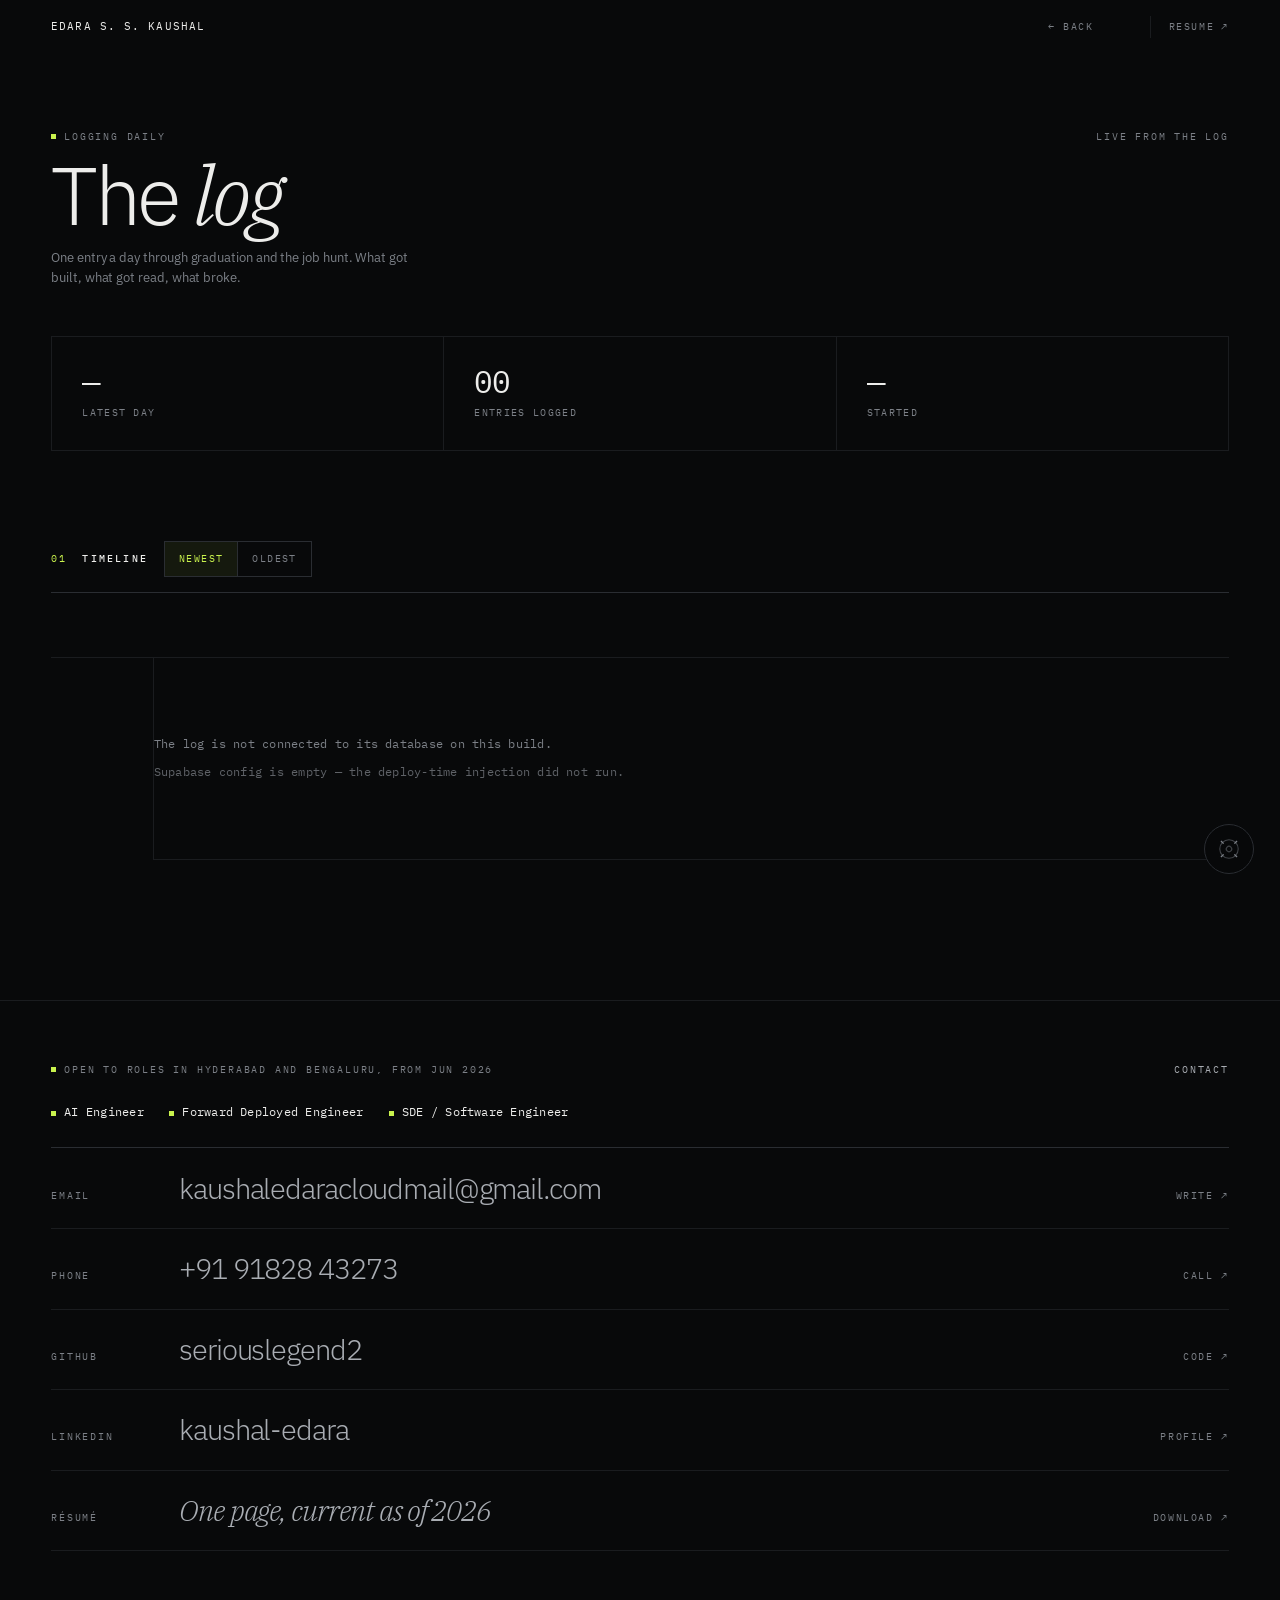
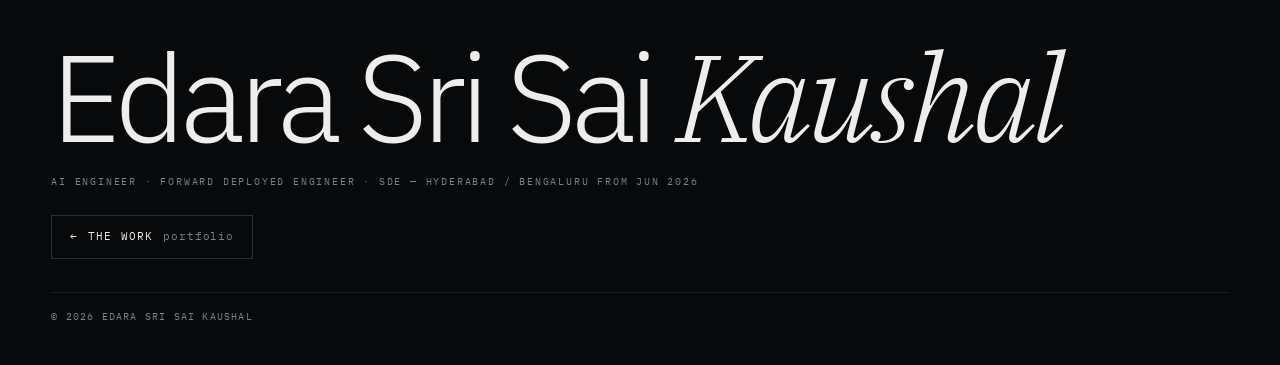
==== commit 90714435: "feat: sort newest/oldest and paginate the log at 12 days per page - Sort toggle in the timeline head" ====
--- a/vlog.html
+++ b/vlog.html
@@ -76,11 +76,20 @@
         <div class="section__head" data-reveal>
           <span class="section__num">01</span>
           <h2 class="section__title" id="tl-t">Timeline</h2>
-          <span class="section__meta">Newest first</span>
+
+          <!-- Sort control. Rendered in markup rather than by JS so it is
+               present and labelled before the entries arrive. -->
+          <div class="sortby" role="group" aria-label="Sort order">
+            <button type="button" data-sort="newest" aria-pressed="true">Newest</button>
+            <button type="button" data-sort="oldest" aria-pressed="false">Oldest</button>
+          </div>
         </div>
 
         <!-- Rendered by renderEntries() in assets/main.js -->
         <div class="timeline" id="timeline"></div>
+
+        <!-- Pagination; hidden until there is more than one page of days. -->
+        <nav class="pager" id="pager" aria-label="Timeline pages" hidden></nav>
 
         <noscript>
           <div class="empty">
--- a/assets/style.css
+++ b/assets/style.css
@@ -481,6 +481,40 @@
   background: var(--acc);
 }
 
+/* In the masthead bar the roles ARE the bar, so they carry no rule of their
+   own and sit tight to the top of the page. */
+.roles--bar {
+  border-top: 0;
+  padding-top: 0;
+  margin-top: 0;
+  gap: 0 clamp(14px, 1.8vw, 30px);
+}
+.roles--bar li {
+  font-size: clamp(10.5px, 0.82vw, 12.5px);
+  letter-spacing: 0.08em;
+  text-transform: uppercase;
+  line-height: 1.6;
+  color: var(--fg-mid);
+}
+.roles--bar li::before { top: 0.62em; width: 4px; height: 4px; }
+
+/* Availability chip — the roles' counterweight on the right of the bar, and
+   the one genuinely highlighted element above the fold. */
+.avail {
+  display: inline-flex;
+  align-items: center;
+  gap: 9px;
+  padding: 7px 13px;
+  border: 1px solid var(--acc);
+  background: rgba(201, 242, 77, 0.07);
+  color: var(--acc);
+  font-family: var(--mono);
+  font-size: clamp(10.5px, 0.82vw, 12.5px);
+  letter-spacing: 0.08em;
+  text-transform: uppercase;
+  white-space: nowrap;
+}
+
 .roles--foot {
   border-top: 0;
   padding-top: 0;
@@ -527,6 +561,22 @@
 .linkstack a:hover { color: var(--fg); border-bottom-color: var(--acc); }
 .linkstack a span:last-child { color: var(--fg-mute); font-size: 10px; }
 .linkstack a:hover span:last-child { color: var(--acc); }
+
+/* Full addresses rather than labels. The email is the longest string in the
+   tile, so the size steps down and the value is allowed to wrap instead of
+   forcing the column wider. */
+.linkstack--full a {
+  align-items: flex-start;
+  gap: 10px;
+  font-size: clamp(10px, 0.74vw, 11.5px);
+  letter-spacing: 0.01em;
+  line-height: 1.45;
+}
+.linkstack--full a span:first-child {
+  min-width: 0;
+  overflow-wrap: anywhere;
+}
+.linkstack--full a span:last-child { flex: none; }
 
 /* --------------------------------------------------------------------------
    8. Section 03 — publication, and the research findings
@@ -1760,6 +1810,80 @@
   font-family: var(--mono);
   font-size: 12px;
   letter-spacing: 0.02em;
+}
+/* -- Sort toggle ---------------------------------------------------------- */
+.sortby {
+  display: inline-flex;
+  border: 1px solid var(--line-hi);
+}
+.sortby button {
+  font-family: var(--mono);
+  font-size: 10px;
+  letter-spacing: 0.14em;
+  text-transform: uppercase;
+  color: var(--fg-mute);
+  background: none;
+  border: 0;
+  padding: 9px 14px;
+  min-height: 34px;
+  cursor: pointer;
+  transition: color 180ms var(--ease), background-color 180ms var(--ease);
+}
+.sortby button + button { border-left: 1px solid var(--line-hi); }
+.sortby button:hover { color: var(--fg); }
+.sortby button[aria-pressed="true"] {
+  color: var(--acc);
+  background: rgba(201, 242, 77, 0.07);
+}
+
+/* -- Pager ---------------------------------------------------------------- */
+.pager {
+  display: flex;
+  flex-wrap: wrap;
+  align-items: center;
+  gap: 6px;
+  padding: clamp(22px, 3vw, 40px) 0 0;
+}
+.pager button {
+  font-family: var(--mono);
+  font-size: 10.5px;
+  letter-spacing: 0.08em;
+  color: var(--fg-mute);
+  background: none;
+  border: 1px solid var(--line);
+  min-width: 38px;
+  min-height: 38px;
+  padding: 0 10px;
+  cursor: pointer;
+  transition: color 180ms var(--ease), border-color 180ms var(--ease);
+}
+.pager button:hover:not(:disabled) { color: var(--fg); border-color: var(--line-hi); }
+.pager button:disabled { opacity: 0.32; cursor: default; }
+.pager button.is-current {
+  color: var(--acc);
+  border-color: var(--acc);
+  background: rgba(201, 242, 77, 0.07);
+}
+.pager__count {
+  margin-left: auto;
+  font-family: var(--mono);
+  font-size: 10px;
+  letter-spacing: 0.12em;
+  text-transform: uppercase;
+  color: var(--fg-mute);
+}
+@media (max-width: 560px) {
+  .pager__count { margin-left: 0; width: 100%; }
+}
+
+/* Failure detail — visible, so a broken build says so instead of looking
+   like a log with nothing in it. */
+.empty__detail {
+  margin-top: 10px;
+  font-size: 10.5px;
+  color: var(--fg-mute);
+  opacity: 0.75;
+  max-width: 70ch;
 }
 
 /* --------------------------------------------------------------------------
